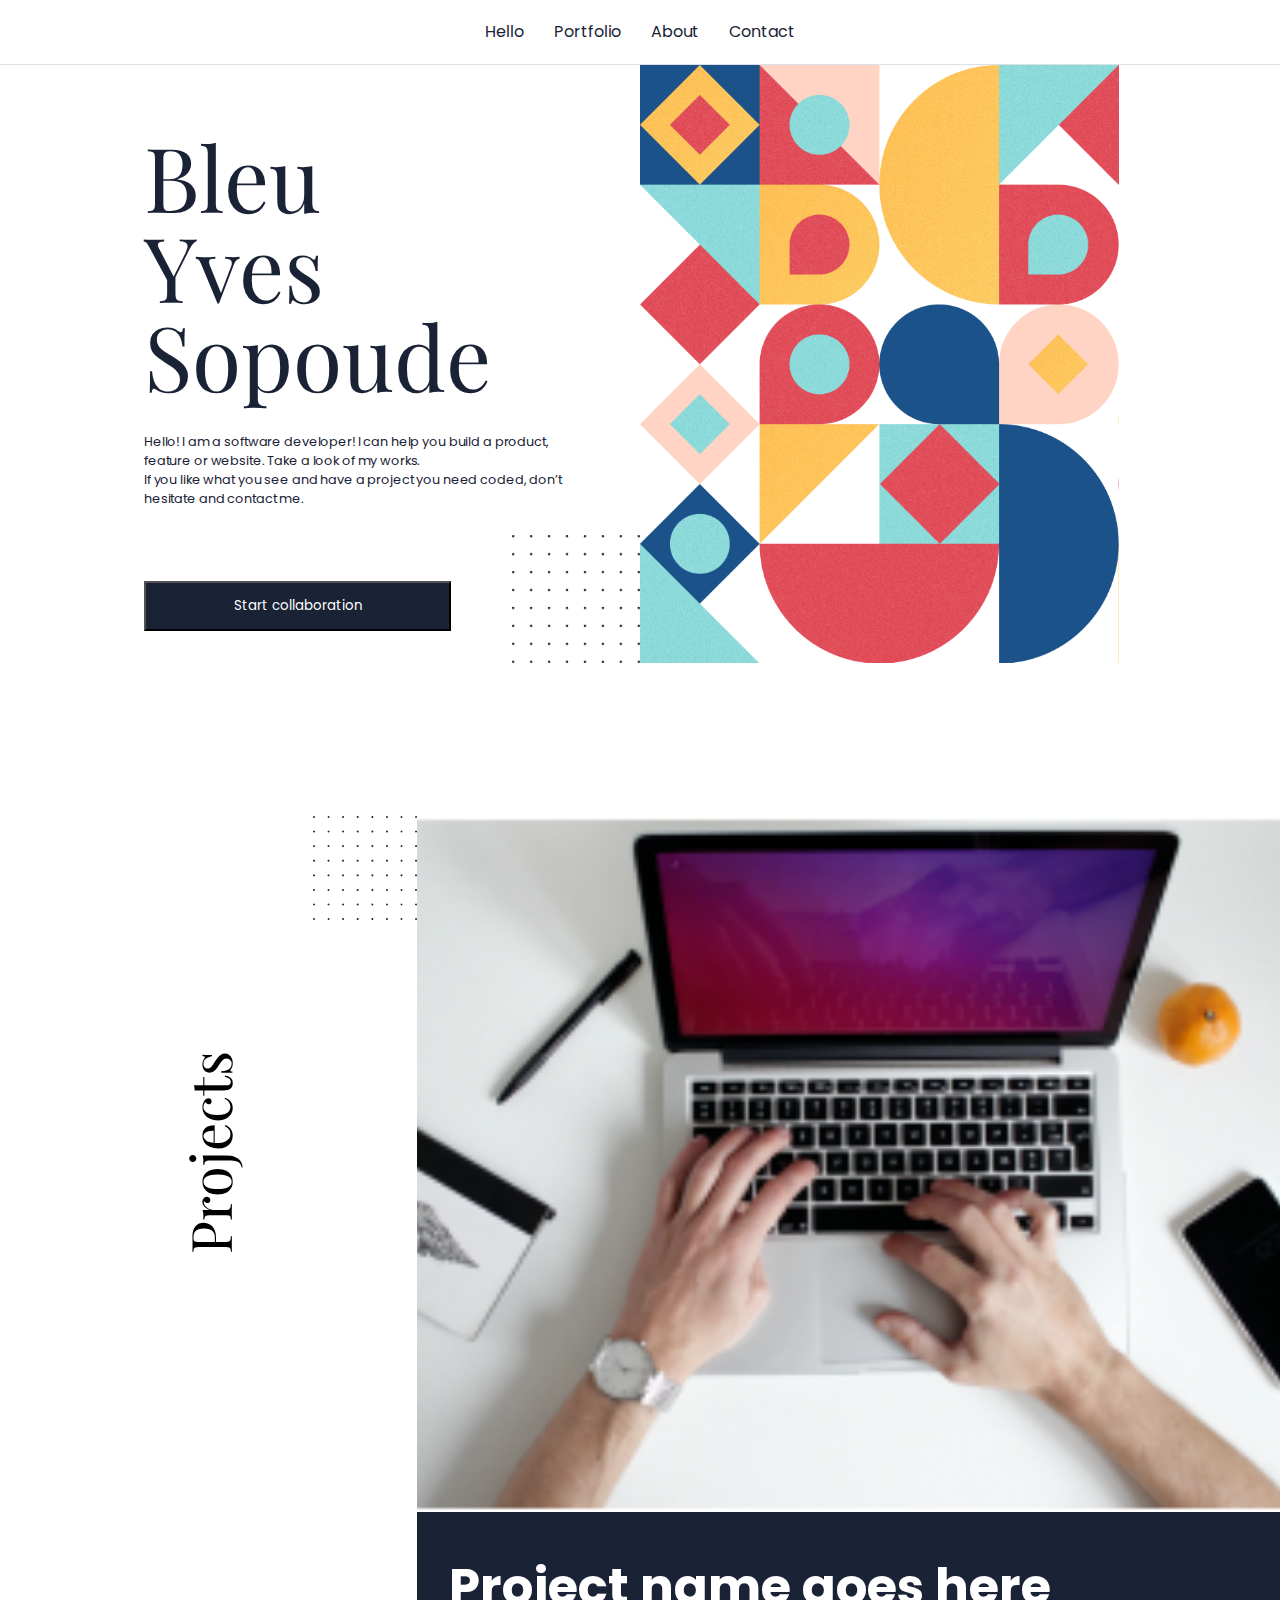
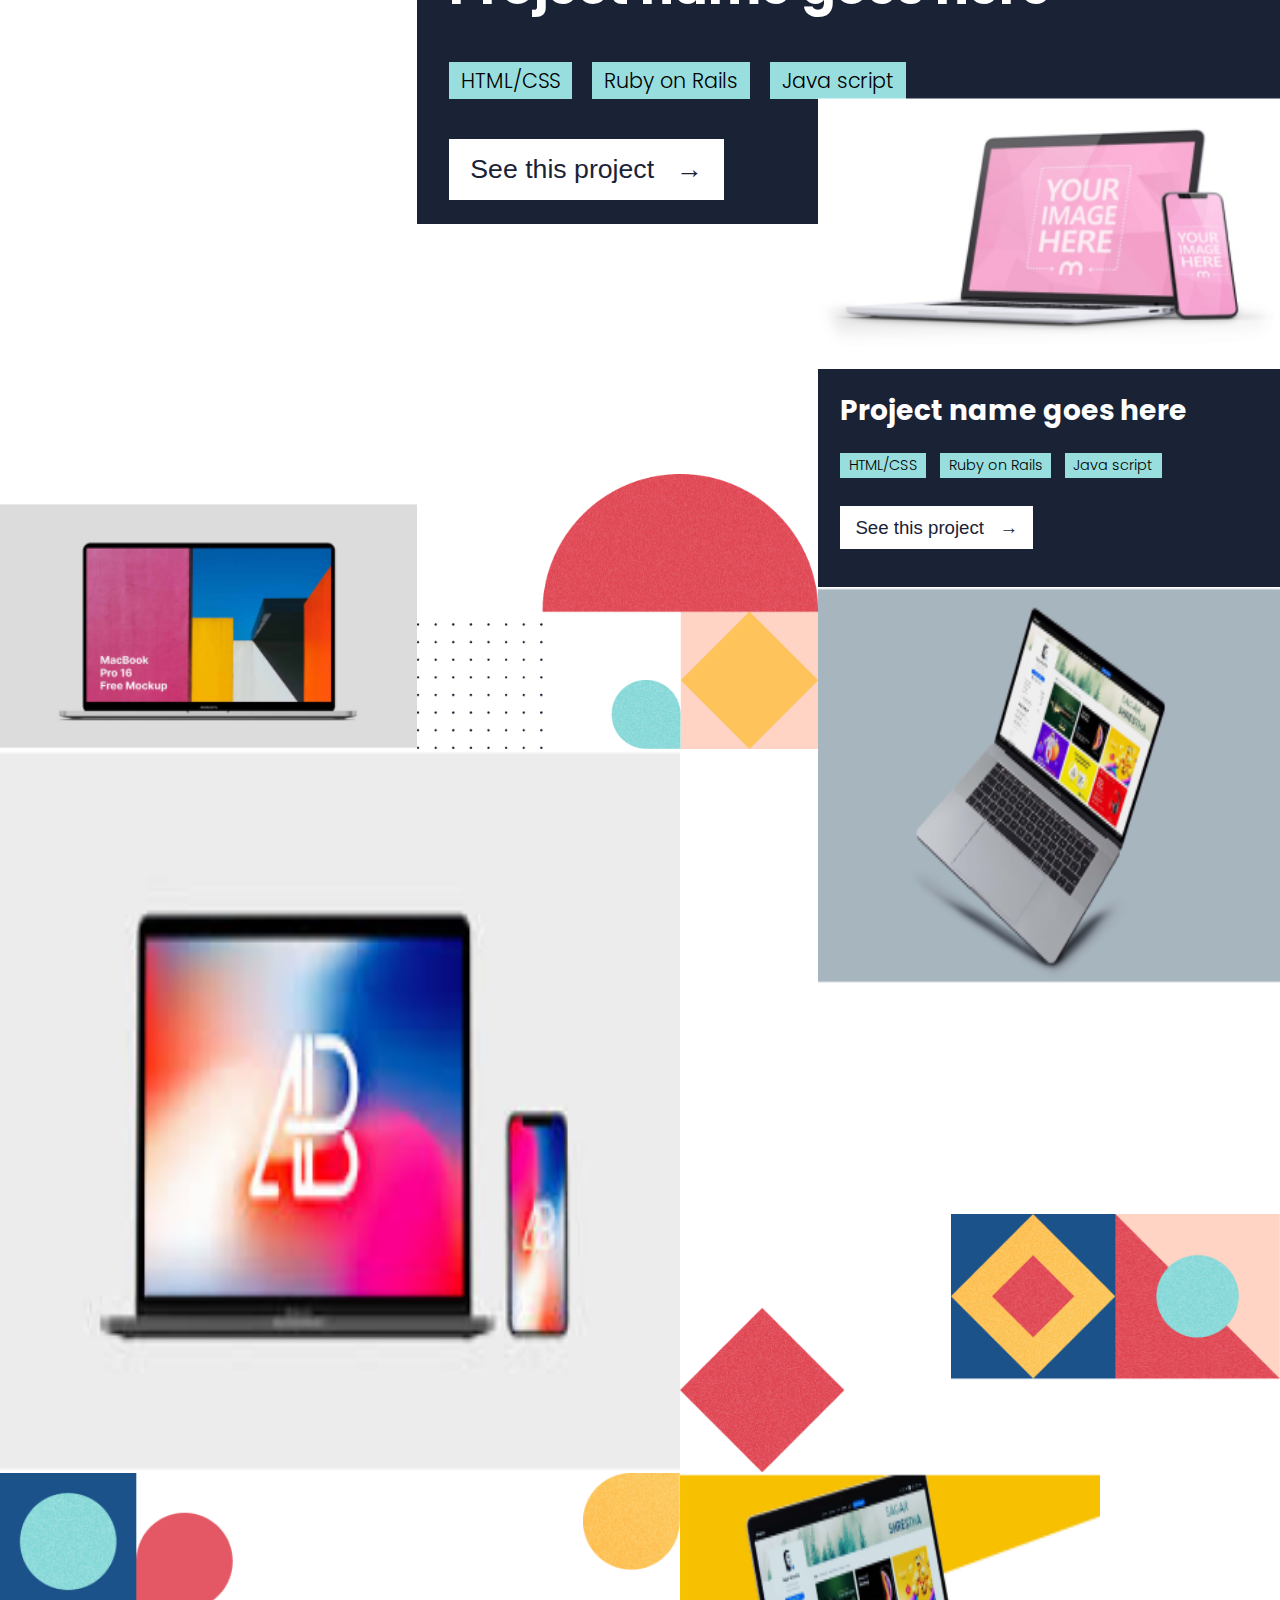
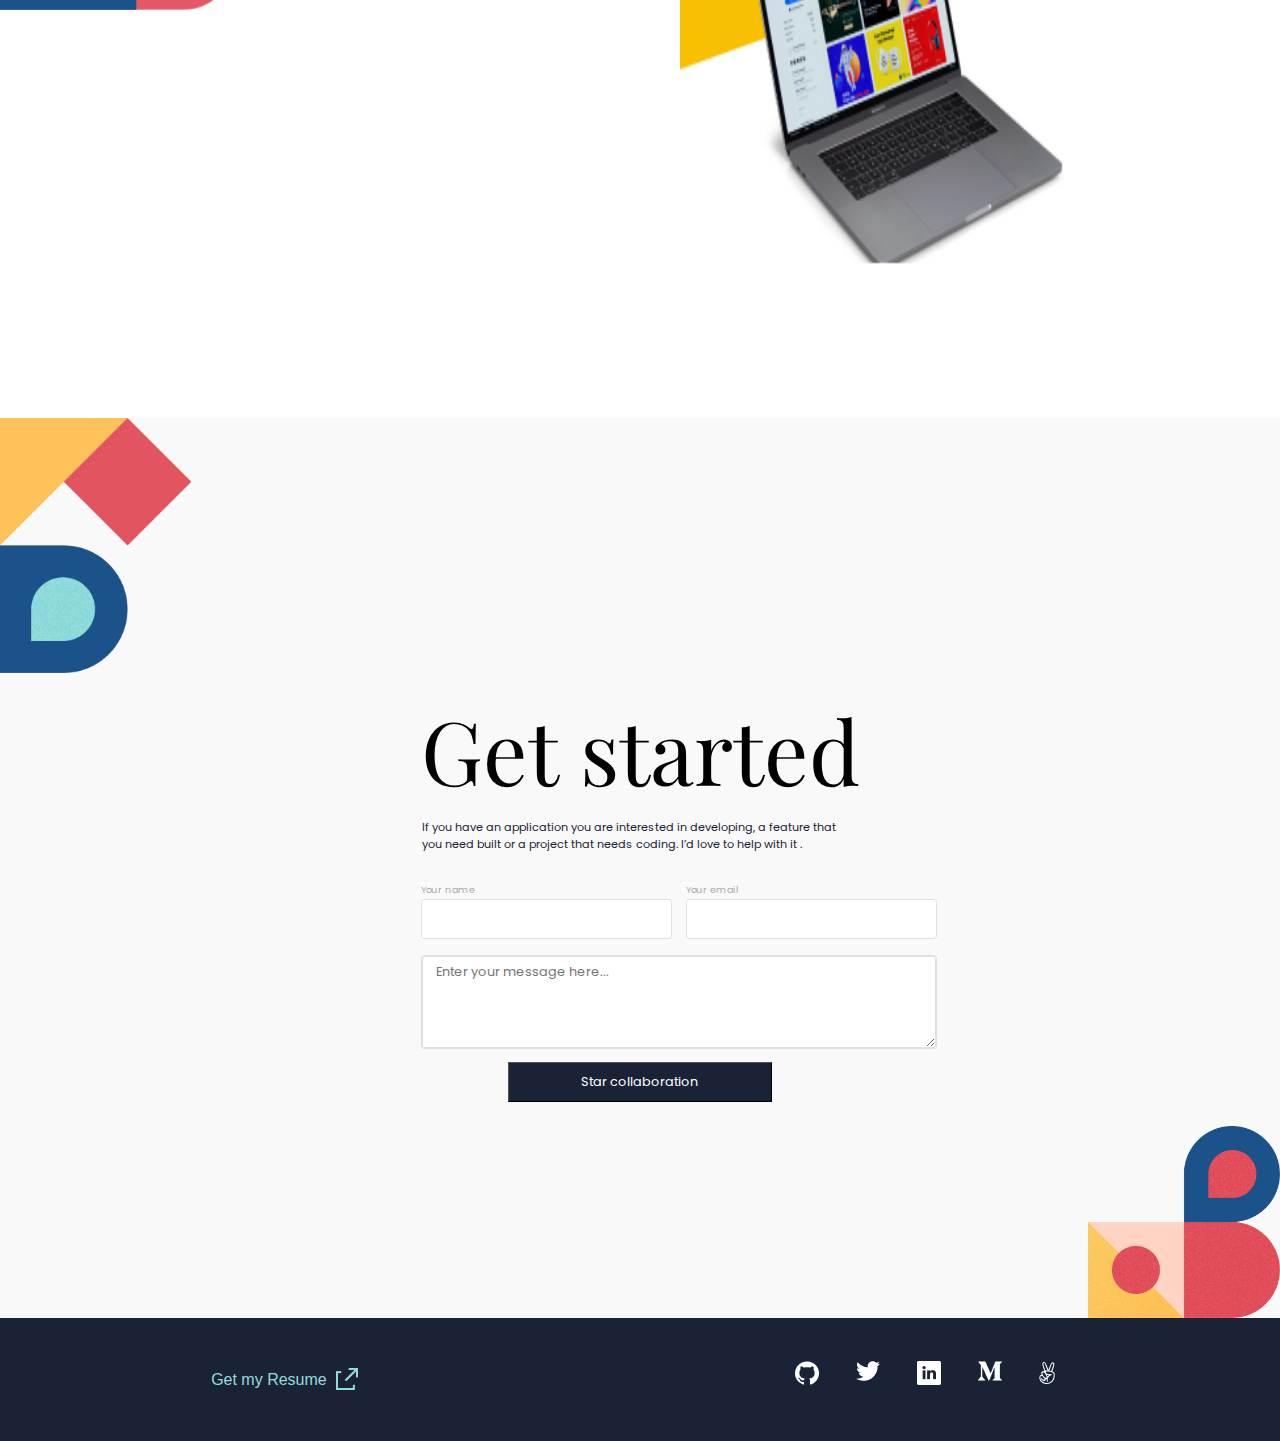
==== index.html @ 27be802c "Initial commit" ====
<!DOCTYPE html>
<html lang="en">
<head>
    <meta charset="UTF-8">
    <meta http-equiv="X-UA-Compatible" content="IE=edge">
    <meta name="viewport" content="width=device-width, initial-scale=1.0">
    <title>MrBlue  
    </title>
    <link rel="stylesheet" href="style.css">
    <link rel="preconnect" href="https://fonts.googleapis.com"><link rel="preconnect" href="https://fonts.gstatic.com" crossorigin><link href="https://fonts.googleapis.com/css2?family=Playfair+Display&family=Poppins&display=swap" rel="stylesheet">
</head>
<body>
    <header>
        <nav id="toolbar">
            <a href="#"><img src="images/ic_menu.svg" alt="Menu"></a> 
        </nav>
    </header>

     <!-- descktop version -->   

    <header class="desk">
        <nav class="menu">
          <ul>
            <li><a href="#">Hello</a></li>
            
            <li><a href="#">Portfolio</a></li>


            <li><a href="#">About</a></li>
            <li><a href="#">Contact</a></li>
          </ul>
        </nav>
    </header>

    <section class="hello">
        <div class="hello-text">
          <header>
            <h1 class="name">Bleu Yves Sopoude</h1>
          </header>
          <p class="headline">Hello! I am a software developer! I can help you build a product, feature or website. Take a look of my works.
          <br>If you like what you see and have a project you need coded, don’t hesitate and contact me.</p>
          <button class="blackBoton">
             Start collaboration
          </button>
        </div>
        <div class="imagebox"></div>
        <div class="bigimage"></div>
    </section>

<!-- project section -->
<!-- <img src="./images/Union (1).png" alt=""> -->
    <section class="projects">
        
        <div class="gallery">
<h2 class="project-title card1">Projects</h2>

            <div class="caja1-1" card></div> 
            <article class="card card2">
                <img class="imgp" src="images/project1.png" alt="project1" width="320px">
                
                <div class="pData">
                    <h3>Project name goes here</h3>
                    <ul class="projectUl">
                        <li class="projectLi">HTML/CSS</li>
                        <li class="projectLi">Ruby on Rails</li>
                        <li class="projectLi">Java script</li>
                    </ul>
                    <button class="see">
                        See this project &nbsp →
                    </button>
                </div>





            </article>
            
            <article class="card card3">
                <img src="images/project2.png" alt="project2" width="100%">




                
            </article>
            <div class="card card4"></div>
            <article class="card cardx">
                <img src="images/project6.png" alt="project3" width="100%">
                <div class="pData">
                    <h3>Project name goes here</h3>
                    <ul class="projectUl">
                        <li class="projectLi">HTML/CSS</li>
                        <li class="projectLi">Ruby on Rails</li>
                        <li class="projectLi">Java script</li>
                    </ul>
                    <button class="see">
                        See this project &nbsp →
                    </button>
                </div>
            </article>
            
            <article class="card card5">
                <img src="images/project4.png" alt="project4" width="100%">
                
            </article>
            <article class="card card6">
                <img src="images/project3.png" alt="project5" width="100%">
                
            </article>
            <div class="card card7"></div>
            <div class="card card8"></div>
            <article class="card card9">
                <img src="images/project5.png" alt="project6" width="100%">
                
            </article>
            </div>
    </section>


    
        <!-- form section  -->

        <section class="formulary">
            <div class="space"></div>
            <div class="cont-form">
            <div class="form-header">
                <h2 class="getStar">Get started</h2>
                <p class="textAbout">If you have an application you are interested in developing, a feature that you need built or a project that needs coding. I’d love to help with it .</p>
            </div>    
            <form class="b" action="https://formspree.io/f/xzbqwdrv" method="post">
                <div class="boxForm">
                    <label class="form-name" for="name"> 
                        Your name
                        <input class="form-name-contend" type="text" id="name" name="user-name" maxlength="30" required>
                    </label>
                    <label class="form-name" for="email">
                        Your email
                        <input class="form-name-contend" type="email" id="mail" name="user_email" required>
                    </label>
                    <label class="form-name-contend">
                        <textarea class="form-text" name="user_message" placeholder="Enter your message here..." maxlength="500" required></textarea>
                    </label>
                </div>
                <div class="button botonform">
                    <button class="blackBoton textBoton" type="submit">
                        Star collaboration
                    </button>
                </div>
            </form>

        </div>
        </section> 

        <!--footer section-->

    <footer class="contenfoo">
        <div>
            <button class="resume">
                Get my Resume &nbsp <img class="get-my-resume-image" src="./images/Union (2).png"></a>
            </button>
        </div>
        <div>
            <ul class="rsFooter" >
                <li class="rrss"><img src="images/redes sociales/Vector (3).png" alt="GitHUB link"> </li>
                <li class="rrss"><img src="images/redes sociales/Vector (4).png" alt="Twitter link"></li>
                <li class="rrss"><img src="images/redes sociales/Vector (5).png" alt="LinkedIn link"></li>
                <li class="rrss"><img src="images/redes sociales/Vector (6).png" alt="M link"></li>
                <li class="rrss"><img src="images/redes sociales/Vector (7).png" alt="RabitHand link"></li>
            </ul>
        </div>
    </footer>

</section> 
</body>
</html>
---- style.css ----
* {
  margin: 0;
  padding: 0;
  box-sizing: border-box;
  -moz-box-sizing: border-box;
  -webkit-box-sizing: border-box;
}

body {
  background-image: url(images/image_geometry_1.png);
  background-repeat: no-repeat;
}

#toolbar {
  display: flex;
  justify-content: flex-end;
  margin: 16px;
}

.desk,
.bigmage,
.form-name-message p {
  display: none;
}

.name {
  font-family: 'Playfair Display', serif;
  font-size: 50px;
  font-weight: 400;
  line-height: 100%;
  width: 200px;
  padding: 16px;
  margin: 0;
  margin-top: 50px;
  color: #1a2236;
  animation-duration: 3s;
  animation-name: slidein;
}

@keyframes slidein {
  from {
    margin-left: 100%;
    width: 300%;
  }

  to {
    margin-left: 0%;
    width: 100%;
  }
}

.headline {
  width: 90%;
  height: 126px;
  font-family: 'Poppins', sans-serif;
  font-size: 14px;
  line-height: 21px;
  color: #1a2236;
  padding: 16px;
  font-weight: 400;
  letter-spacing: -0.02em;
  margin-bottom: 40px;
}

.textBoton {
  text-decoration: none;
  font-family: 'Poppins', sans-serif;
  font-size: 16px;
  color: #fff;
  text-align: center;
}

.blackBoton {
  font-family: 'Poppins', sans-serif;
  margin: 16px 16px;
  width: 90%;
  height: 50px;
  background: #1a2236;
  color: #fff;
  margin-bottom: 32px;
}

.imagebox {
  display: block;
  height: 160px;
  background-image: url(images/image_geometry_2.png);
}

/* projects section */

.gallery {
  display: grid;
  flex-wrap: wrap;
  width: 100vw;
}

h2 {
  font-family: 'Playfair Display', serif;
  font-size: 3.5em;
  font-weight: 400;
  line-height: 100%;
  padding: 16px;
  padding-bottom: 0;
  padding-top: 0;
  margin: 40px 0 2rem;
  background: #fff;
  background-color: transparent;
}

.card {
  display: flex;
  flex-wrap: wrap;
  width: 100vw;
}

.pData {
  width: 100%;
  height: 156px;
  background: #1a2236;
  padding-left: 16px;
  bottom: 0;
}

h3 {
  font-family: 'Poppins', sans-serif;
  font-weight: 100;
  font-size: 20px;
  line-height: 300%;
  color: #fff;
}

.projectUl {
  display: flex;
  font-family: 'Poppins', sans-serif;
  font-style: normal;
  font-weight: 300;
  list-style-type: none;
  padding: 0;
  padding-left: 0;
  margin-bottom: 0;
  width: 314px;
}

.projectLi {
  font-size: 10.33px;
  background-color: #98dede;
  float: left;
  text-align: center;
  margin-right: 10px;
  padding: 6px;
  padding-top: 1.5px;
  padding-bottom: 1.5px;
}

.see {
  background: none;
  border: #fff solid 0.5px;
  margin-top: 20px;
  margin-bottom: 20px;
  padding: 7px 10px;
  color: #dddfe6;
}

/* about section */

.about {
  display: flex;
  flex-direction: column;
}

.textAbout {
  width: 90%;
  height: fit-content;
  font-family: 'Poppins', sans-serif;
  font-size: 14px;
  line-height: 21px;
  color: #1a2236;
  padding: 16px;
  padding-bottom: 10px;
  margin-top: 0;
  padding-top: 0;
}

.boxL {
  padding: 16px;
  font-family: 'Poppins', sans-serif;
  display: flex;
  flex-wrap: wrap;
  align-content: center;
  grid-auto-rows: 19.2rem;
  grid-template-columns: repeat(auto-fill, minmax(22rem, 1fr));

  /* border: #1a2236 dotted 1px; */
}

.Box {
  display: flex;
  flex-direction: column;
  justify-content: center;
  padding: 0;
  padding-left: 50px;
  padding-right: 50px;
  height: 289px;
  width: 289px;
  margin: 9px auto;
}

.lan {
  background: #1c528c;
  background-image: url("./images/lfs/hast.png");
  background-repeat: no-repeat;
  background-position: right bottom;
}

.fra {
  background-color: #e2505c;
  background-image: url("images/lfs/cuadrado.png");
  background-repeat: no-repeat;
  background-position: right bottom;
  background-size: 33%;
}

.ski {
  background-color: #febf52;
  background-image: url("images/lfs/foco.png");
  background-repeat: no-repeat;
  background-position: right bottom;
  background-size: 35%;
}

h4 {
  font-size: 20px;
  font-weight: 800;
  color: #fff;
}

.inBox {
  color: #fff;
  list-style-position: inside;
  justify-self: center;
}

.image-about {
  display: none;
}

button {
  transition-duration: 0.4s;
  cursor: pointer;
}

button:hover {
  background: #fff;
  border-color: black;
  border-width: 1px;
  color: #1a2236;
}

button:active {
  border-width: 4px;
}

/* formulary section */

.formulary {
  display: flex;
  flex-direction: column;
  background: #f9f9fa;
  background-image: url(images/image_geometry_1.png);
  background-repeat: no-repeat;
  padding: 1px;
}

.space {
  height: 106px;

  /* border: #1a2236 dotted 1px; */
}

.cont-form {
  width: 320px;

  /* border: #1a2236 dotted 1px; */
  align-self: center;
}

.form-header {
  display: flex;
  flex-direction: column;
  align-items: center;
}

.getStar {
  font-family: 'Playfair Display', serif;
  font-weight: 400;
  font-size: 50px;
}

.form-name {
  display: flex;
  flex-direction: column;
  border: 1px solid #dfdfe0;
  height: 46px;
  margin: 8px 18px;
  font-family: 'Poppins', sans-serif;
  font-style: normal;
  font-weight: 400;
  font-size: 10px;
  padding-left: 16px;
  padding-top: 4px;
  color: darkgray;
}

/* hover effect for input field */

.form-name:hover {
  border: 1px solid black;
}

.form-name-contend {
  border: none;
  background: #fff;
}

.form-name-contend:active {
  border: white;
}

.form-text {
  display: flex;
  flex-direction: column;
  border-radius: 4px;
  background-color: #fff;
  border: 1px solid #dfdfe0;
  font-family: 'Poppins', sans-serif;
  font-style: normal;
  font-weight: 400;
  margin: 8px 18px;
  height: 90px;
  min-width: 89%;
  max-width: 400px;
  padding-left: 16px;
  padding-top: 8px;
}

label {
  border-radius: 4px;
  border: none;
  background: #fff;
}

/* footer section */

.contenfoo {
  background: #1a2236;
  display: flex;
  flex-direction: row;
  flex-wrap: wrap;
  justify-content: space-around;
}

.resume {
  display: flex;
  align-items: center;
  border: transparent;
  color: #92dcdc;
  flex-grow: 2;
  font-size: 16px;
  background: #1a2236;
  justify-content: center;
  margin: 21px 16px;
}

.rsFooter {
  align-self: center;
  background: #1a2236;
  width: 100vw;
  max-width: 320px;
  padding: 20px 30px 30px 30px;
  display: flex;
  justify-content: space-between;
}

.rrss {
  background-color: transparent;
  list-style: none;
  transition-duration: 1.7s;
  cursor: pointer;
}

.rrss:hover {
  zoom: 1.15;
}

@media only screen and (min-width: 768px) {
  #toolbar {
    display: none;
  }

  body {
    background: #fff;
  }

  .imagebox,
  .space {
    display: none;
  }

  .desk {
    display: block;
    border-bottom: 1px solid #dddfe6;
    line-height: 4;
  }

  .menu ul {
    display: flex;
    justify-content: center;
    gap: 30px;
    list-style: none;
  }

  .menu a {
    font-family: "Poppins", sans-serif;
    text-decoration: none;
    font-weight: 400;
    font-size: 1em;
    line-height: 24px;
    color: #1a2236;
  }

  .menu ul li a:hover {
    transform: scale(2);
    color: #e2505c;
    font-size: 17px;
  }

  .hello {
    display: grid;
    grid: 1rem;
    grid-template-columns: 2fr 2fr;
    justify-content: center;
    margin: 0 auto;
    max-width: 1280px;
  }

  .headline {
    font-size: 1vw;
    line-height: 1.5;
    height: fit-content;
    letter-spacing: -0.01em;
  }

  .hello-text {
    display: flex;
    flex-direction: column;
    padding-left: 8em;
    background-image: url(images/project/image_dots.png);
    background-repeat: no-repeat;
    background-size: 20%;
    background-position: bottom right;
    justify-content: center;
  }

  .name {
    font-size: calc(10vw - 3vw);
  }

  .bigimage {
    background-image: url("./images/image-big.png");
    background-size: contain;
    background-repeat: no-repeat;
  }

  .blackBoton {
    width: 60%;
  }

  .textBoton {
    font-size: 100%;
  }

  .see {
    transition-duration: 0.4s;
    cursor: pointer;
    background: #fff;
    color: #1a2236;
  }

  .see:hover {
    background: #1a2236;
    border-color: #fff;
    border-width: 1px;
    color: #fff;
  }

  .see:active {
    border-width: 2px;
  }

  /* project section descktop */

  .projects {
    display: flex;
    max-width: 1280px;
    margin: 17vh auto;
  }

  .card .pData h3 {
    font-weight: 700;
  }

  .card2 .pData h3 {
    font-weight: 700;
    font-size: 25px;
  }

  .gallery {
    display: grid;
    grid-template-columns: 1.75fr 1.1fr 0.58fr 1.75fr;
    grid-template-rows: 1.8fr 1fr 0.33fr 0.48fr 1fr 0.8fr;
    gap: 0;
    justify-content: stretch;
  }

  .card {
    margin: 0;
    width: 100%;
    height: 100%;
    position: relative;
  }

  .card4,
  .card7,
  .card8,
  .form-name-message p {
    display: block;
  }

  .card1 {
    grid-column: 1;
    grid-row: 1;
    align-self: center;
  }

  .caja1-1 {
    grid-column: 1;
    grid-row: 1;
    background-image: url(images/project/image_dots.png);
    background-position: top right;
    background-repeat: no-repeat;
    background-size: 25%;
  }

  .project-title {
    display: flex;
    justify-content: end;
    padding: 0;
    transform: rotate(270deg);
    font-size: 3.5em;
    align-items: center;
  }

  .card2 {
    width: 100%;
    grid-column: 2 / 5;
    grid-row: 1;
  }

  .card2 img {
    width: 100%;
    height: 79%;
    object-fit: cover;
    object-position: center;
  }

  .card2 .pData,
  .card6 .pData {
    zoom: 1.5;
  }

  .card3 {
    display: grid;
    align-content: end;
    grid-column: 1;
    grid-row: 2 / 4;
  }

  .card3 img {
    align-items: end;
    width: 100%;
  }

  .card4 {
    grid-column: 2 / 4;
    grid-row: 2 / 4;
    background-image: url(images/project/image-geometry_2.png);
    background-repeat: no-repeat;
    background-position: bottom;
    background-size: contain;
  }

  .cardx {
    grid-column: 4;
    grid-row: 2;
  }

  .cardx img {
    width: 100%;
  }

  .card5 {
    grid-column: 4;
    grid-row: 3 / 5;
  }

  .card5 img {
    width: 100%;
  }

  .card img {
    cursor: pointer;
  }

  .card6 {
    grid-column: 1 / 3;
    grid-row: 4 / 6;
  }

  .card6 img {
    width: 100%;
  }

  .card7 {
    grid-column: 3 / 5;
    grid-row: 5 / 6;
    background-image: url(images/project/image-geometry_3.png);
    background-repeat: no-repeat;
    background-position: bottom;
    background-size: contain;
  }

  .card8 {
    grid-column: 1 / 3;
    grid-row: 6;
    background-image:
      url(images/project/image-geometry_4.png),
      url(images/project/image-geometry_5.png);
    background-repeat: no-repeat;
    background-position: top right, top left;
    zoom: 110%;
    height: 100%;
  }

  .card9 {
    grid-column: 3 / 5;
    grid-row: 6;
  }

  .card9 img {
    width: 70%;
  }

  .card9 .pData {
    width: 70%;
  }

  .card:hover .pData {
    visibility: visible;
    opacity: 100%;
  }

  /* form responsive */
  .formulary {
    background-image:
      url(images/image-geometry_6.png),
      url(images/image-geometry_7.png);
    background-repeat: no-repeat, no-repeat;
    background-position: top left, bottom right;
    display: flex;
    background-size: 15%;
    flex-direction: column;
    justify-content: center;
    align-items: center;
    height: 100vh;
    max-width: 1280px;
    margin: 0 auto;
  }

  .getStar {
    font-size: 110px;
    width: 100%;
    text-align: center;
  }

  .form-hello {
    width: 548px;
    font-family: 'Poppins', sans-serif;
    font-weight: 400;
    font-size: 1em;
    line-height: 21px;
    letter-spacing: -0.01em;
  }

  .cont-form {
    display: flex;
    flex-direction: column;
    width: 40em;
    align-items: center;
    zoom: 80%;
  }

  .form-header {
    margin-top: 5em;
    display: flex;
    flex-direction: column;
    align-items: center;
  }

  .boxForm {
    width: 548px;
    display: grid;
    grid-template-columns: 1fr 1fr;
    grid-template-rows: 2fr 2fr;
    column-gap: 18px;
  }

  .form-name {
    border: none;
    background: none;
    margin: 2em 0;
    padding: 0;
    line-height: 2;
    font-size: 12px;
    margin-bottom: 42px;
  }

  .form-name-contend {
    border-radius: 4px;
    font-family: 'Poppins', sans-serif;
    font-style: normal;
    font-weight: 400;
    font-size: 16px;
    line-height: 48px;
    border: 1px solid #e0e0e0;
    padding: 0;
  }

  .form-name-message {
    border-radius: 4px;
    font-family: 'Poppins', sans-serif;
    font-style: normal;
    font-weight: 100;
    font-size: 12px;
    line-height: 18px;
    color: #1a2236;
  }

  .boxForm label:nth-child(3) {
    grid-column: 1 / 3;
    background: none;
  }

  .form-text {
    width: 100%;
    margin: 0;
    min-width: none;
    max-width: none;
    height: 115px;
    padding: 18px auto auto 20px;
    font-size: 16px;
    color: lightgray;
  }

  .botonform {
    display: flex;
    justify-content: center;
  }

  .button-form {
    height: 70px;
    width: 254px;
  }

  .form-name:hover {
    border: 0 solid black;
  }

  .form-name-contend:hover {
    border: #1a2236 2px solid;
  }
}

@media only screen and (min-width: 992px) {
  .about {
    zoom: 100%;
  }

  .contenfoo {
    height: 123px;
    align-items: center;
  }

  .card .pData {
    zoom: 1.4;
  }

  .card2 .pData {
    zoom: 2;
  }

  .card6 .pData {
    zoom: 1.8;
  }

  .card9 .pData {
    zoom: 1;
  }
}
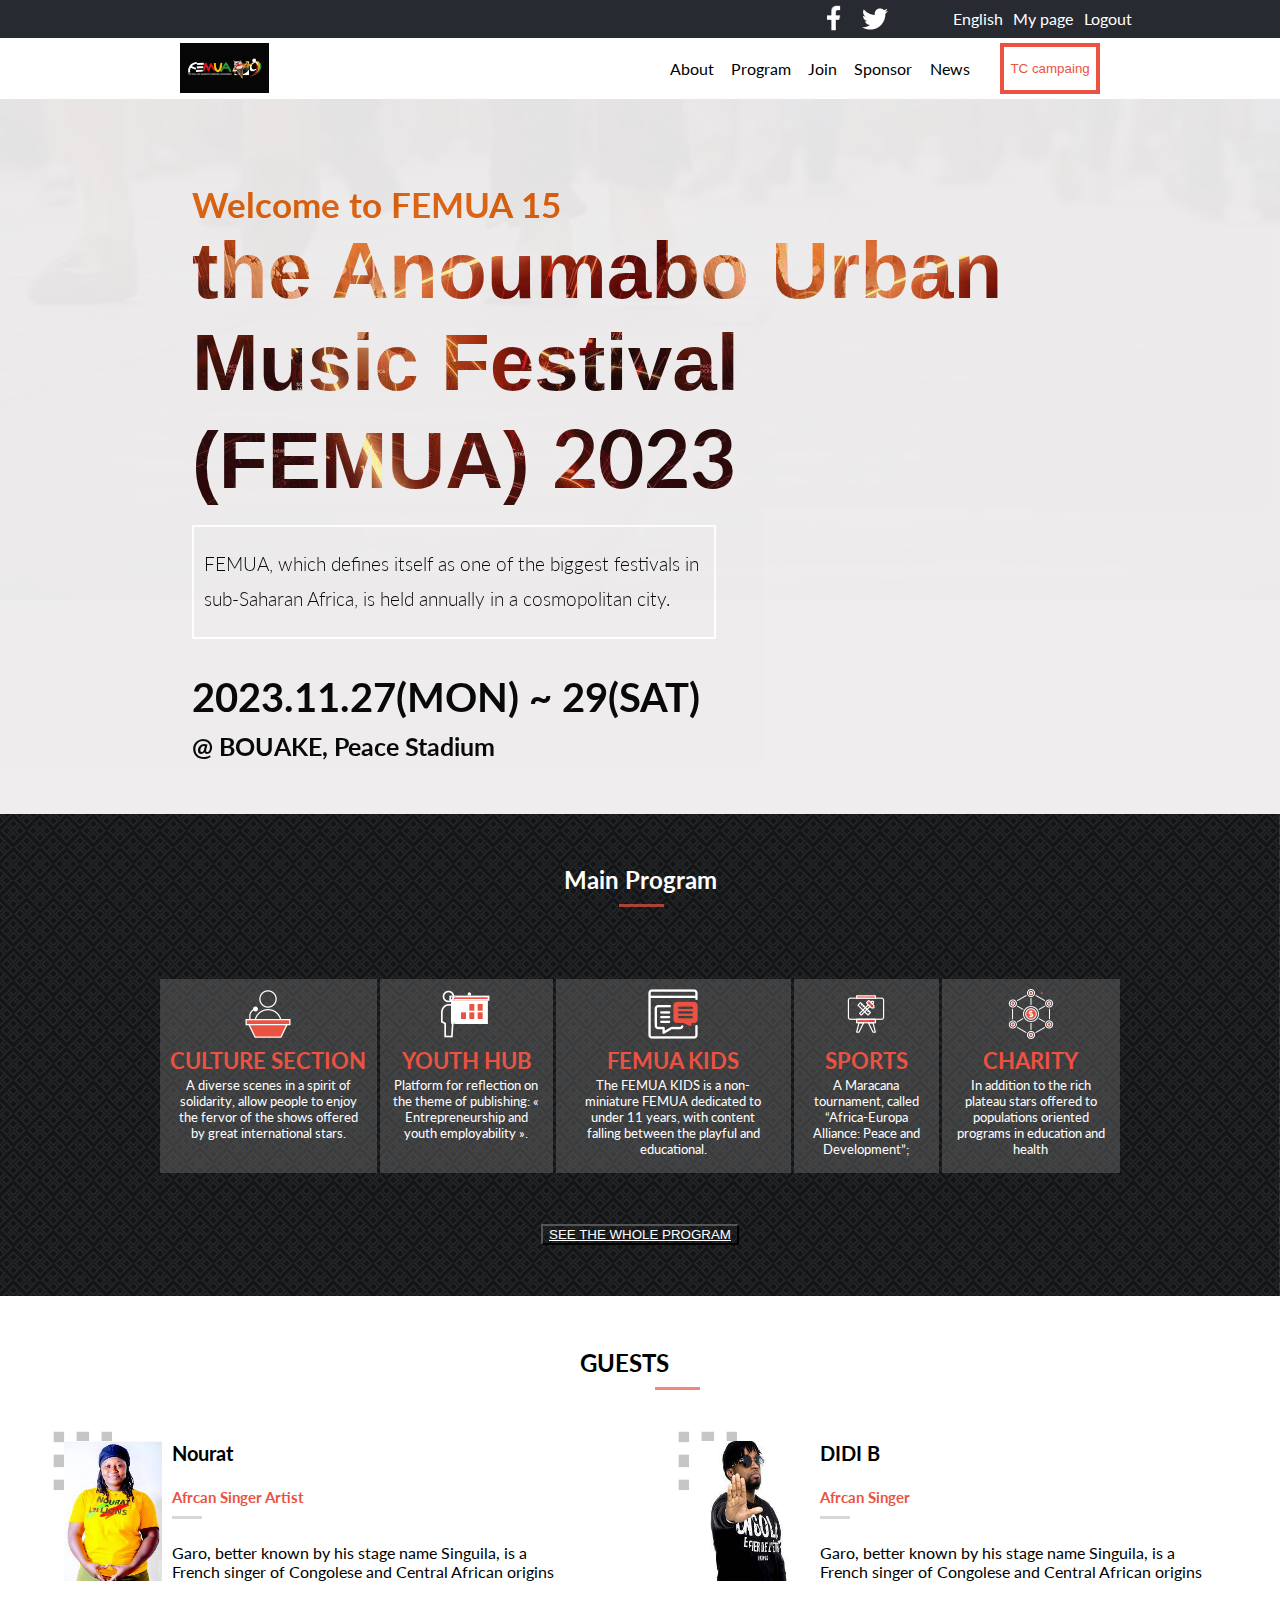
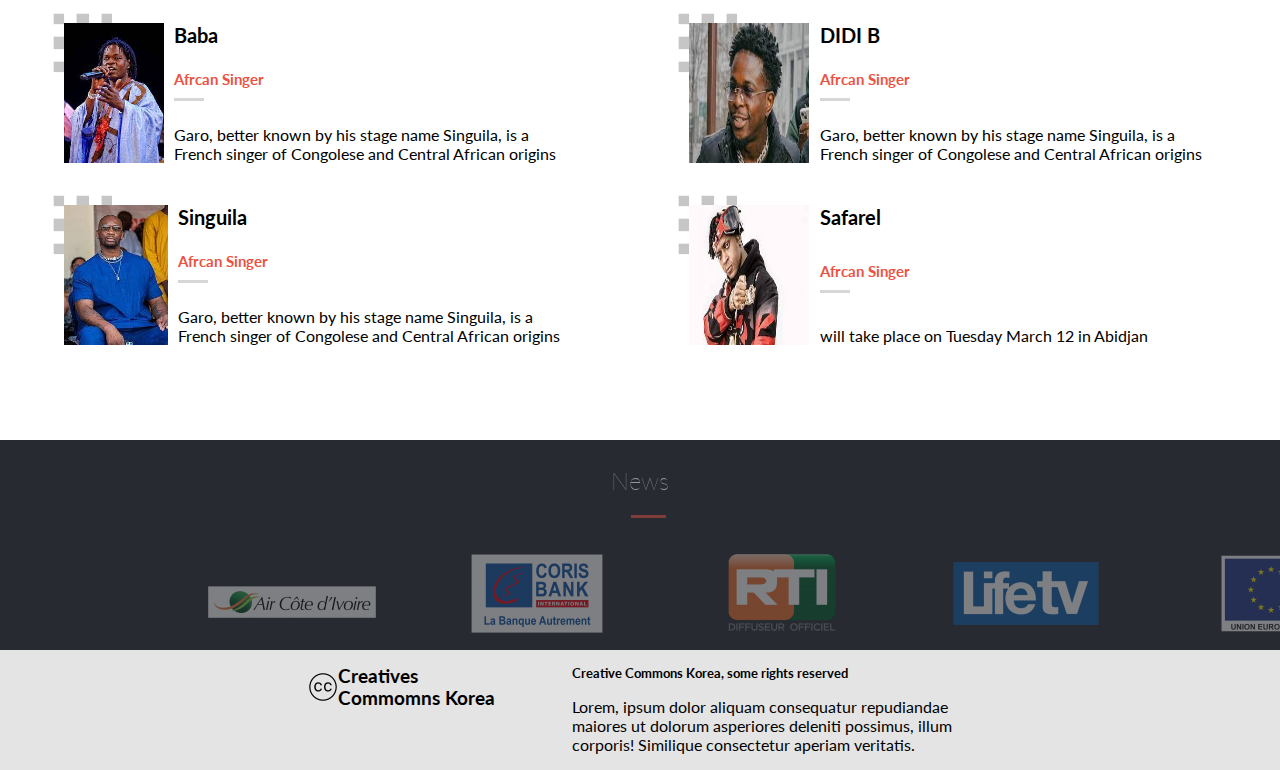
==== commit 5a6d60db: "Add web version" ====
--- a/index.html
+++ b/index.html
@@ -4,173 +4,154 @@
     <meta charset="UTF-8">
     <meta http-equiv="X-UA-Compatible" content="IE=edge">
     <meta name="viewport" content="width=device-width, initial-scale=1.0">
-    <title>MrBlue  
-    </title>
     <link rel="stylesheet" href="style.css">
-    <link rel="preconnect" href="https://fonts.googleapis.com"><link rel="preconnect" href="https://fonts.gstatic.com" crossorigin><link href="https://fonts.googleapis.com/css2?family=Playfair+Display&family=Poppins&display=swap" rel="stylesheet">
+    <link rel="stylesheet" type="text/css" href="//fonts.googleapis.com/css?family=Lato" />
+    <title>FEMUA</title>
 </head>
 <body>
-    <header>
-        <nav id="toolbar">
-            <a href="#"><img src="images/ic_menu.svg" alt="Menu"></a> 
-        </nav>
-    </header>
+   <header id="header">
+    <div class="header-cont">
+        <div class="header-container">
+        <ul class="list-container">
+            <li>English</li>
+            <li>My page</li>
+            <li>Logout</li>
+        </ul>
+        <img class="header-tw" src="static/tw-white.png">
+        <img class="header-fb" src="static/fb-white.png">
+        </div>
+    </div>
+    <nav class="nav-row">
+        <div class="nav">
+        <img id="logo" src="static/FEMUA-logo.jpeg">
+        <div class="nav-menu-desktop">
+            <div class="button-container-desktop">
+            <ul class="menu-items-desktop">
+                <li class="menu-item"><a href="About.html">About</a></li>
+              <li class="menu-item"><a href="#">Program</a></li>
+              <li class="menu-item"><a href="#">Join</a></li>
+              <li class="menu-item"><a href="#">Sponsor</a></li>
+              <li class="menu-item"><a href="#">News</a></li>
+          </ul>
+          </div>
+          <button type="button" class="header-button">TC campaing</button>
+      </div>
 
-     <!-- descktop version -->   
-
-    <header class="desk">
-        <nav class="menu">
-          <ul>
-            <li><a href="#">Hello</a></li>
-            
-            <li><a href="#">Portfolio</a></li>
+      <div class="nav-menu-mobile">
+          <svg id="menu-button" viewBox="0 0 89 80" width="40" height="25">
+              <rect width="100" height="12" rx="0"></rect>
+              <rect y="30" width="100" height="12" rx="0"></rect>
+              <rect y="60" width="100" height="12" rx="0"></rect>
+            </svg>
+            <div class="button-container-mobile">
+            <img class="close-button" src="static/close.png">
+          <ul class="menu-items-mobile">
+            <li class="menu-item"><a href="About.html">About</a></li>
+              <li class="menu-item"><a href="#">Program</a></li>
+              <li class="menu-item"><a href="#">Join</a></li>
+              <li class="menu-item"><a href="#">Sponsor</a></li>
+              <li class="menu-item"><a href="#">News</a></li>
+          </ul>
+          </div>
+      </div>
+        </div>
+    </nav>
+   </header>
 
 
-            <li><a href="#">About</a></li>
-            <li><a href="#">Contact</a></li>
-          </ul>
-        </nav>
-    </header>
+   <div class="intro-container">
+    <div class="intro">
+        <h2 class="intro-greeting">Welcome to FEMUA 15</h2>
+        <h1 class="intro-title"> the Anoumabo Urban Music Festival (FEMUA) <span class="year">2023<span></h1>
+        <h3 class="intro-text"> FEMUA, which defines itself as one of the biggest festivals in sub-Saharan Africa, is held annually in a cosmopolitan city.</h3>
+        <h2 class="intro-date">2023.11.27(MON) ~ 29(SAT)</h2>
+        <h3 class="intro-place">@ BOUAKE, Peace Stadium</h3>
+    </div>
+</div>
+<div class="background">
+</div>
+<div class="background-gradient">
+</div>
 
-    <section class="hello">
-        <div class="hello-text">
-          <header>
-            <h1 class="name">Bleu Yves Sopoude</h1>
-          </header>
-          <p class="headline">Hello! I am a software developer! I can help you build a product, feature or website. Take a look of my works.
-          <br>If you like what you see and have a project you need coded, don’t hesitate and contact me.</p>
-          <button class="blackBoton">
-             Start collaboration
-          </button>
-        </div>
-        <div class="imagebox"></div>
-        <div class="bigimage"></div>
-    </section>
+<section id="Main-Program">
+<div class="program-container">
+<h2 class="pr-section-title">Main Program</h2>
+<div class="card-container">
+    <div class="card">
+        <img class="card-img" src="static/Icons/Lecture.png">
+        <h4 class="card-title">CULTURE SECTION</h4>
+        <p class="card-text">A diverse scenes in a spirit of solidarity, allow people to enjoy the fervor of the shows offered by great international stars.</p>
+    </div>
 
-<!-- project section -->
-<!-- <img src="./images/Union (1).png" alt=""> -->
-    <section class="projects">
-        
-        <div class="gallery">
-<h2 class="project-title card1">Projects</h2>
+    <div class="card">
+        <img class="card-img" src="static/Icons/exhibition.png">
+        <h4 class="card-title">YOUTH HUB</h4>
+        <p class="card-text">Platform for reflection on the theme of publishing: « Entrepreneurship and youth employability ».</p>
+    </div>
 
-            <div class="caja1-1" card></div> 
-            <article class="card card2">
-                <img class="imgp" src="images/project1.png" alt="project1" width="320px">
-                
-                <div class="pData">
-                    <h3>Project name goes here</h3>
-                    <ul class="projectUl">
-                        <li class="projectLi">HTML/CSS</li>
-                        <li class="projectLi">Ruby on Rails</li>
-                        <li class="projectLi">Java script</li>
-                    </ul>
-                    <button class="see">
-                        See this project &nbsp →
-                    </button>
-                </div>
+    <div class="card">
+        <img class="card-img" src="static/Icons/forum.png">
+        <h4 class="card-title">FEMUA KIDS</h4>
+        <p class="card-text">The FEMUA KIDS is a non-miniature FEMUA dedicated to under 11 years, with content falling between the playful and educational.</p>
+    </div>
+
+    <div class="card">
+        <img class="card-img" src="static/Icons/workshop.png">
+        <h4 class="card-title">SPORTS</h4>
+        <p class="card-text">A Maracana tournament, called “Africa-Europa Alliance: Peace and Development”;
+         </p>
+    </div>
+
+    <div class="card">
+        <img class="card-img" src="static/Icons/network.png">
+        <h4 class="card-title">CHARITY</h4>
+        <p class="card-text">In addition to the rich plateau stars offered to populations oriented programs in education and health </p>
+    </div>
+</div>
+<button type="button" class="projects-link">SEE THE WHOLE PROGRAM</button>
+<button type="button" class="projects-link-mobile">Join FEMUA 2023</button>
+</div>
+</section>
+
+<section id="Featured-speakers">
+<div class="spk-container">
+    <h2 class="spk-container-title">GUESTS</h2>
+    
+    <div class="spk-card-container">
+
+    </div>
+</div>
+
+</section>
+
+<footer id="partners-section">
+<div class="prtn-section-container">
+    <h2 class="prtn-section-title">News</h2>
+    <div class="partners">
+        <img class="partner-logo" src="static/logos/airivoire.png">
+        <img class="partner-logo" src="static/logos/coris.png">
+        <img class="partner-logo" src="static/logos/rti.png">
+        <img class="partner-logo" src="static/logos/lifetv.png">
+        <img class="partner-logo" src="static/logos/ue.png">
+    </div>
+
+</div>
 
 
+    <div class="credits">
+
+        <div class="credits-brand">
+            <img class="footer-logo" src="static/cc.png">
+            <h3 class="footer-brand">Creatives <span>Commomns Korea</span></h3>
+        </div>
+        <div class="credits-description">
+            <h5 class="footer-title">Creative Commons Korea, some rights reserved</h5>
+            <p class="footer-paragraph">Lorem, ipsum dolor aliquam consequatur repudiandae maiores ut dolorum asperiores deleniti possimus, illum corporis! Similique consectetur aperiam veritatis.</p>
+        </div>
+    </div>
+</footer>
 
 
-
-            </article>
-            
-            <article class="card card3">
-                <img src="images/project2.png" alt="project2" width="100%">
-
-
-
-
-                
-            </article>
-            <div class="card card4"></div>
-            <article class="card cardx">
-                <img src="images/project6.png" alt="project3" width="100%">
-                <div class="pData">
-                    <h3>Project name goes here</h3>
-                    <ul class="projectUl">
-                        <li class="projectLi">HTML/CSS</li>
-                        <li class="projectLi">Ruby on Rails</li>
-                        <li class="projectLi">Java script</li>
-                    </ul>
-                    <button class="see">
-                        See this project &nbsp →
-                    </button>
-                </div>
-            </article>
-            
-            <article class="card card5">
-                <img src="images/project4.png" alt="project4" width="100%">
-                
-            </article>
-            <article class="card card6">
-                <img src="images/project3.png" alt="project5" width="100%">
-                
-            </article>
-            <div class="card card7"></div>
-            <div class="card card8"></div>
-            <article class="card card9">
-                <img src="images/project5.png" alt="project6" width="100%">
-                
-            </article>
-            </div>
-    </section>
-
-
-    
-        <!-- form section  -->
-
-        <section class="formulary">
-            <div class="space"></div>
-            <div class="cont-form">
-            <div class="form-header">
-                <h2 class="getStar">Get started</h2>
-                <p class="textAbout">If you have an application you are interested in developing, a feature that you need built or a project that needs coding. I’d love to help with it .</p>
-            </div>    
-            <form class="b" action="https://formspree.io/f/xzbqwdrv" method="post">
-                <div class="boxForm">
-                    <label class="form-name" for="name"> 
-                        Your name
-                        <input class="form-name-contend" type="text" id="name" name="user-name" maxlength="30" required>
-                    </label>
-                    <label class="form-name" for="email">
-                        Your email
-                        <input class="form-name-contend" type="email" id="mail" name="user_email" required>
-                    </label>
-                    <label class="form-name-contend">
-                        <textarea class="form-text" name="user_message" placeholder="Enter your message here..." maxlength="500" required></textarea>
-                    </label>
-                </div>
-                <div class="button botonform">
-                    <button class="blackBoton textBoton" type="submit">
-                        Star collaboration
-                    </button>
-                </div>
-            </form>
-
-        </div>
-        </section> 
-
-        <!--footer section-->
-
-    <footer class="contenfoo">
-        <div>
-            <button class="resume">
-                Get my Resume &nbsp <img class="get-my-resume-image" src="./images/Union (2).png"></a>
-            </button>
-        </div>
-        <div>
-            <ul class="rsFooter" >
-                <li class="rrss"><img src="images/redes sociales/Vector (3).png" alt="GitHUB link"> </li>
-                <li class="rrss"><img src="images/redes sociales/Vector (4).png" alt="Twitter link"></li>
-                <li class="rrss"><img src="images/redes sociales/Vector (5).png" alt="LinkedIn link"></li>
-                <li class="rrss"><img src="images/redes sociales/Vector (6).png" alt="M link"></li>
-                <li class="rrss"><img src="images/redes sociales/Vector (7).png" alt="RabitHand link"></li>
-            </ul>
-        </div>
-    </footer>
-
-</section> 
+   <script src="index.js"></script>
 </body>
 </html>--- a/style.css
+++ b/style.css
@@ -1,818 +1,673 @@
-* {
-  margin: 0;
-  padding: 0;
-  box-sizing: border-box;
-  -moz-box-sizing: border-box;
-  -webkit-box-sizing: border-box;
+@font-face {
+  font-family: myFont;
+  src: url('CocogoosePro-trial.ttf');
 }
 
 body {
-  background-image: url(images/image_geometry_1.png);
+  margin: 0;
+  font-family: 'Lato', sans-serif;
+}
+
+.background {
+  position: absolute;
+  top: 0;
+  z-index: -2;
+  background-image: url('static/background-cut.png');
   background-repeat: no-repeat;
-}
-
-#toolbar {
-  display: flex;
-  justify-content: flex-end;
-  margin: 16px;
-}
-
-.desk,
-.bigmage,
-.form-name-message p {
+  background-size: cover;
+  width: 100vw;
+  height: 600px;
+}
+
+.background-gradient {
+  background-color: #eeecec;
   display: none;
-}
-
-.name {
-  font-family: 'Playfair Display', serif;
-  font-size: 50px;
-  font-weight: 400;
-  line-height: 100%;
-  width: 200px;
-  padding: 16px;
-  margin: 0;
-  margin-top: 50px;
-  color: #1a2236;
-  animation-duration: 3s;
-  animation-name: slidein;
-}
-
-@keyframes slidein {
-  from {
-    margin-left: 100%;
-    width: 300%;
-  }
-
-  to {
-    margin-left: 0%;
-    width: 100%;
-  }
-}
-
-.headline {
-  width: 90%;
-  height: 126px;
-  font-family: 'Poppins', sans-serif;
-  font-size: 14px;
-  line-height: 21px;
-  color: #1a2236;
-  padding: 16px;
-  font-weight: 400;
-  letter-spacing: -0.02em;
-  margin-bottom: 40px;
-}
-
-.textBoton {
-  text-decoration: none;
-  font-family: 'Poppins', sans-serif;
-  font-size: 16px;
+  opacity: 0.96;
+  position: absolute;
+  top: 0;
+  width: 90vw;
+  height: 600px;
+  z-index: -1;
+  overflow-x: hidden;
+}
+
+/* ---------------NAV-BAR------------ */
+
+#menu-button {
+  display: none;
+  z-index: 2;
+}
+
+.close-button {
+  display: none;
+}
+
+#header {
+  position: fixed;
+  width: 100vw;
+  top: 0;
+  z-index: 2;
+}
+
+.header-cont {
+  width: 100vw;
+  background-color: #272a31;
+}
+
+.header-container {
+  width: 90vw;
+  display: flex;
+  flex-direction: row-reverse;
+  gap: 12px;
+  padding-top: 4px;
+  padding-bottom: 4px;
+}
+
+.list-container {
+  display: flex;
+  list-style: none;
   color: #fff;
-  text-align: center;
-}
-
-.blackBoton {
-  font-family: 'Poppins', sans-serif;
-  margin: 16px 16px;
-  width: 90%;
-  height: 50px;
-  background: #1a2236;
+  justify-content: space-evenly;  /* ----------- */
+  min-width: 200px;
+  margin-top: 0;
+  margin-bottom: 0;
+  margin-right: 10px;
+  padding-top: 5px;
+}
+
+.header-tw {
+  max-height: 30px;
+}
+
+.header-fb {
+  max-height: 28px;
+}
+
+#logo {
+  max-height: 50px;
+}
+
+.nav-row {
+  padding-top: 5px;
+  padding-bottom: 5px;
+  background-color: #fff;
+  margin-top: 0;
+  margin-left: 0;
+}
+
+.nav {
+  display: flex;
+  flex-direction: row;
+  max-width: 100vw; /* ------- */
+  justify-content: space-around;
+}
+
+.nav-menu-desktop {
+  display: flex;
+  justify-content: space-between;   /* ---- */
+  min-width: 470px;
+}
+
+.nav-menu-mobile {
+  display: none;
+}
+
+.menu-items-desktop {
+  display: flex;
+  list-style: none;
+  justify-content: space-between;   /* ---- */
+  min-width: 300px;
+}
+
+.header-button {
+  background-color: transparent;
+  border-style: solid;
+  border-color: #ec5242;
+  border-width: 4px;
+  color: #ec5242;
+}
+
+/* ---------------iNTRO-SECTION------------ */
+
+.intro-container {
+  display: flex;
+  flex-direction: row;
+  justify-content: center;
+  background-color: #eeecec;
+  opacity: 0.96;
+  margin: 0;
+}
+
+.intro {
+  margin-top: 12%;
+  max-width: 70%;
+  margin-right: 0;
+  margin-left: 0;
+}
+
+.intro-title {
+  -webkit-background-clip: text;
+  -webkit-text-fill-color: transparent;
+  background-image: url('static/font-background.jpg');
+  font-size: 80px;
+  margin-top: 0;
+  margin-bottom: 0;
+  font-family: 'myFont', sans-serif;
+}
+
+.year {
+  font-family: 'Lato', sans-serif;
+}
+
+.intro-greeting {
+  color: #dd610e;
+  margin-bottom: 0;
+  font-size: 35px;
+}
+
+.intro-text {
+  border-style: solid;
+  border-color: #fff;
+  border-width: 2px;
+  padding: 20px 10px;
+  max-width: 500px;
+  line-height: 35px;
+  font-weight: 300;
+}
+
+.intro-date {
+  font-size: 40px;
+  margin-bottom: 10px;
+}
+
+.intro-place {
+  font-size: 25px;
+  margin-top: 0;
+  margin-bottom: 6%;
+}
+
+/* ---------------CARD-SECTION------------ */
+
+.program-container {
+  background-image: url('static/pjbck.jpg');
+  background-size: cover;
   color: #fff;
-  margin-bottom: 32px;
-}
-
-.imagebox {
-  display: block;
-  height: 160px;
-  background-image: url(images/image_geometry_2.png);
-}
-
-/* projects section */
-
-.gallery {
-  display: grid;
-  flex-wrap: wrap;
-  width: 100vw;
-}
-
-h2 {
-  font-family: 'Playfair Display', serif;
-  font-size: 3.5em;
-  font-weight: 400;
-  line-height: 100%;
-  padding: 16px;
-  padding-bottom: 0;
-  padding-top: 0;
-  margin: 40px 0 2rem;
-  background: #fff;
-  background-color: transparent;
-}
-
-.card {
-  display: flex;
-  flex-wrap: wrap;
-  width: 100vw;
-}
-
-.pData {
-  width: 100%;
-  height: 156px;
-  background: #1a2236;
-  padding-left: 16px;
-  bottom: 0;
-}
-
-h3 {
-  font-family: 'Poppins', sans-serif;
-  font-weight: 100;
-  font-size: 20px;
-  line-height: 300%;
-  color: #fff;
-}
-
-.projectUl {
-  display: flex;
-  font-family: 'Poppins', sans-serif;
-  font-style: normal;
-  font-weight: 300;
-  list-style-type: none;
-  padding: 0;
-  padding-left: 0;
-  margin-bottom: 0;
-  width: 314px;
-}
-
-.projectLi {
-  font-size: 10.33px;
-  background-color: #98dede;
-  float: left;
-  text-align: center;
-  margin-right: 10px;
-  padding: 6px;
-  padding-top: 1.5px;
-  padding-bottom: 1.5px;
-}
-
-.see {
-  background: none;
-  border: #fff solid 0.5px;
-  margin-top: 20px;
-  margin-bottom: 20px;
-  padding: 7px 10px;
-  color: #dddfe6;
-}
-
-/* about section */
-
-.about {
-  display: flex;
-  flex-direction: column;
-}
-
-.textAbout {
-  width: 90%;
-  height: fit-content;
-  font-family: 'Poppins', sans-serif;
-  font-size: 14px;
-  line-height: 21px;
-  color: #1a2236;
-  padding: 16px;
-  padding-bottom: 10px;
-  margin-top: 0;
-  padding-top: 0;
-}
-
-.boxL {
-  padding: 16px;
-  font-family: 'Poppins', sans-serif;
-  display: flex;
-  flex-wrap: wrap;
-  align-content: center;
-  grid-auto-rows: 19.2rem;
-  grid-template-columns: repeat(auto-fill, minmax(22rem, 1fr));
-
-  /* border: #1a2236 dotted 1px; */
-}
-
-.Box {
-  display: flex;
-  flex-direction: column;
-  justify-content: center;
-  padding: 0;
-  padding-left: 50px;
-  padding-right: 50px;
-  height: 289px;
-  width: 289px;
-  margin: 9px auto;
-}
-
-.lan {
-  background: #1c528c;
-  background-image: url("./images/lfs/hast.png");
-  background-repeat: no-repeat;
-  background-position: right bottom;
-}
-
-.fra {
-  background-color: #e2505c;
-  background-image: url("images/lfs/cuadrado.png");
-  background-repeat: no-repeat;
-  background-position: right bottom;
-  background-size: 33%;
-}
-
-.ski {
-  background-color: #febf52;
-  background-image: url("images/lfs/foco.png");
-  background-repeat: no-repeat;
-  background-position: right bottom;
-  background-size: 35%;
-}
-
-h4 {
-  font-size: 20px;
-  font-weight: 800;
-  color: #fff;
-}
-
-.inBox {
-  color: #fff;
-  list-style-position: inside;
-  justify-self: center;
-}
-
-.image-about {
-  display: none;
-}
-
-button {
-  transition-duration: 0.4s;
-  cursor: pointer;
-}
-
-button:hover {
-  background: #fff;
-  border-color: black;
-  border-width: 1px;
-  color: #1a2236;
-}
-
-button:active {
-  border-width: 4px;
-}
-
-/* formulary section */
-
-.formulary {
-  display: flex;
-  flex-direction: column;
-  background: #f9f9fa;
-  background-image: url(images/image_geometry_1.png);
-  background-repeat: no-repeat;
-  padding: 1px;
-}
-
-.space {
-  height: 106px;
-
-  /* border: #1a2236 dotted 1px; */
-}
-
-.cont-form {
-  width: 320px;
-
-  /* border: #1a2236 dotted 1px; */
-  align-self: center;
-}
-
-.form-header {
   display: flex;
   flex-direction: column;
   align-items: center;
 }
 
-.getStar {
-  font-family: 'Playfair Display', serif;
-  font-weight: 400;
-  font-size: 50px;
-}
-
-.form-name {
+.pr-section-title {
+  margin-top: 4%;
+}
+
+.pr-section-title::after {
+  content: "";
+  display: block;
+  width: 45px;
+  margin-left: 55px;
+  padding-top: 10px;
+  opacity: 0.7;
+  border-bottom: 3px solid #ec5242;
+}
+
+.card-container {
+  display: flex;
+  max-width: 75%;
+  gap: 3px;
+  margin-top: 4%;
+}
+
+.card {
   display: flex;
   flex-direction: column;
-  border: 1px solid #dfdfe0;
-  height: 46px;
-  margin: 8px 18px;
-  font-family: 'Poppins', sans-serif;
-  font-style: normal;
-  font-weight: 400;
-  font-size: 10px;
-  padding-left: 16px;
-  padding-top: 4px;
-  color: darkgray;
-}
-
-/* hover effect for input field */
-
-.form-name:hover {
-  border: 1px solid black;
-}
-
-.form-name-contend {
-  border: none;
-  background: #fff;
-}
-
-.form-name-contend:active {
-  border: white;
-}
-
-.form-text {
+  gap: 3px;
+  align-items: center;
+  text-align: center;
+  background-color: rgba(100, 100, 100, 0.5);
+}
+
+.card-img {
+  min-height: 50px;
+  min-width: 50px;
+  margin: 10px 0 5px 0;
+}
+
+.card-title {
+  color: #ec5242;
+  font-size: 22px;
+  margin: 0;
+}
+
+.card-text {
+  font-size: 13px;
+  margin: 0;
+  max-width: 85%;
+  margin-bottom: 7%;
+}
+
+.projects-link {
+  background-color: transparent;
+  color: #fff;
+  text-decoration: underline;
+  margin-top: 4%;
+  margin-bottom: 4%;
+}
+
+.projects-link-mobile {
+  display: none;
+}
+
+.spk-container {
   display: flex;
   flex-direction: column;
-  border-radius: 4px;
-  background-color: #fff;
-  border: 1px solid #dfdfe0;
-  font-family: 'Poppins', sans-serif;
-  font-style: normal;
-  font-weight: 400;
-  margin: 8px 18px;
-  height: 90px;
-  min-width: 89%;
+  padding-bottom: 14%;
+}
+
+.spk-container-title {
+  align-self: center;
+  margin-top: 4%;
+  margin-bottom: 4%;
+}
+
+.spk-container-title::after {
+  content: "";
+  display: block;
+  width: 45px;
+  margin-left: 75px;
+  padding-top: 10px;
+  opacity: 0.7;
+  border-bottom: 3px solid #ec5242;
+}
+
+.spk-card-container {
+  align-self: center;
+  display: grid;
+  grid-template-columns: auto auto;
+  gap: 10%;
+  width: 90%;
+}
+
+.spk-card {
+  display: flex;
+  gap: 2%;
+}
+
+.spk-card-img {
+  max-width: 120px;
+  max-height: 140px;
+}
+
+.photo-sticker {
+  position: absolute;
+  z-index: -1;
+  margin-top: -28px;
+  margin-left: -27px;
+}
+
+.spk-card-content {
+  display: flex;
+  flex-direction: column;
+  justify-content: space-between;
+}
+
+.spk-card-name {
+  margin: 0;
+  font-size: 20px;
+}
+
+.spk-card-title {
+  margin: 0;
+  color: #ec5242;
+  font-size: 15px;
+}
+
+.spk-card-title::after {
+  content: "";
+  display: block;
+  width: 30px;
+  padding-top: 10px;
+  opacity: 0.9;
+  border-bottom: 3px solid #d3d3d3;
+}
+
+.spk-card-text {
+  margin: 0;
+}
+
+.prtn-section-container {
+  background-color: #272a31;
+  color: #fff;
+  display: flex;
+  flex-direction: column;
+  text-align: center;
+  align-items: center;
+}
+
+.prtn-section-title {
+  font-weight: 100;
+  margin-top: 2%;
+  opacity: 0.5;
+}
+
+.prtn-section-title::after {
+  content: "";
+  display: block;
+  width: 35px;
+  margin-left: 20px;
+  padding-top: 20px;
+  opacity: 0.9;
+  border-bottom: 3px solid #ec5242;
+}
+
+.partners {
+  display: flex;
+  justify-content: space-around;
+  gap: 5%;
+  opacity: 0.4;
+  width: 70%;
+}
+
+.credits {
+  display: flex;
+  justify-content: center;
+  gap: 5%;
+  width: 100vw;
+  padding-top: 15px;
+  background-color: #e4e4e4;
+}
+
+.credits-brand {
+  display: flex;
+  max-width: 200px;
+}
+
+.footer-logo {
+  align-self: flex-start;
+  padding-top: 7px;
+}
+
+.footer-brand {
+  margin: 0;
+}
+
+.credits-description {
   max-width: 400px;
-  padding-left: 16px;
-  padding-top: 8px;
-}
-
-label {
-  border-radius: 4px;
-  border: none;
-  background: #fff;
-}
-
-/* footer section */
-
-.contenfoo {
-  background: #1a2236;
-  display: flex;
-  flex-direction: row;
-  flex-wrap: wrap;
-  justify-content: space-around;
-}
-
-.resume {
-  display: flex;
-  align-items: center;
-  border: transparent;
-  color: #92dcdc;
-  flex-grow: 2;
-  font-size: 16px;
-  background: #1a2236;
-  justify-content: center;
-  margin: 21px 16px;
-}
-
-.rsFooter {
-  align-self: center;
-  background: #1a2236;
-  width: 100vw;
-  max-width: 320px;
-  padding: 20px 30px 30px 30px;
-  display: flex;
-  justify-content: space-between;
-}
-
-.rrss {
-  background-color: transparent;
-  list-style: none;
-  transition-duration: 1.7s;
-  cursor: pointer;
-}
-
-.rrss:hover {
-  zoom: 1.15;
-}
-
-@media only screen and (min-width: 768px) {
-  #toolbar {
-    display: none;
-  }
-
-  body {
-    background: #fff;
-  }
-
-  .imagebox,
-  .space {
-    display: none;
-  }
-
-  .desk {
+  margin: 0;
+}
+
+.footer-title {
+  margin: 0;
+}
+
+a {
+  text-decoration: none;
+  color: #000;
+}
+
+
+
+
+
+
+/* ---------------MOBILE SECTION------------ */
+@media (max-width: 768px) {
+  .background {
+    background-size: cover;
+    top: 0;
+    height: 300px;
+  }
+
+  .background-gradient {
+    height: 300px;
+  }
+
+  .header-cont {
+    display: none;
+  }
+
+  #menu-button {
     display: block;
-    border-bottom: 1px solid #dddfe6;
-    line-height: 4;
-  }
-
-  .menu ul {
+    cursor: pointer;
+    opacity: 0.8;
+    background-color: #edeeec;
+    padding: 5px 2px 2px 0;
+    border-radius: 5px;
+    margin: 15px 0 0 10px;
+  }
+
+  #logo {
+    display: none;
+  }
+
+  .nav-row {
+    margin: 0;
+    padding-top: 0;
+    justify-content: unset;
+    background-color: transparent;
+  }
+
+  .menu-items-mobile {
+    display: none;
+    flex-direction: column;
+    gap: 50px;
+    width: 100vw;
+    text-align: center;
+    margin: 0;
+    padding-top: 10px;
+    padding-bottom: 10px;
+    background-color: #eeecec;
+  }
+
+  .button-container-mobile {
+    background-color: #eeecec;
+    width: 100vw;
+    height: 100vh;
+    overflow-y: scroll;
+    padding: 0;
+    margin: 0;
+    display: none;
+    position: absolute;
+    border-style: dotted;
+    border-color: #d3d3d3;
+    border-width: 8px;
+  }
+
+  ul {
+    padding: 0;
+  }
+
+  .header-button {
+    display: none;
+  }
+
+  .nav {
+    justify-content: flex-start;
+    padding-top: 0;
+    margin-top: 0;
+  }
+
+  .menu-item {
+    font-size: 14px;
+    font-family: myfont, sans-serif;
+  }
+
+  .menu-item::after {
+    content: "";
+    display: block;
+    width: 80vw;
+    margin-left: 7%;
+    padding-top: 20px;
+    border-bottom: 3px solid #ec5242;
+    opacity: 0.5;
+  }
+
+  .nav-menu-mobile {
+    display: block;
+    gap: 0;
+    padding-top: 0;
+    margin-top: 0;
+  }
+
+  .nav-menu-desktop {
+    display: none;
+  }
+
+  .close-button {
+    margin-top: 5px;
+    margin-left: 10px;
+    display: none;
+    align-self: flex-start;
+  }
+
+  .intro-container {
     display: flex;
-    justify-content: center;
-    gap: 30px;
-    list-style: none;
-  }
-
-  .menu a {
-    font-family: "Poppins", sans-serif;
-    text-decoration: none;
-    font-weight: 400;
-    font-size: 1em;
-    line-height: 24px;
-    color: #1a2236;
-  }
-
-  .menu ul li a:hover {
-    transform: scale(2);
-    color: #e2505c;
-    font-size: 17px;
-  }
-
-  .hello {
-    display: grid;
-    grid: 1rem;
-    grid-template-columns: 2fr 2fr;
-    justify-content: center;
-    margin: 0 auto;
-    max-width: 1280px;
-  }
-
-  .headline {
-    font-size: 1vw;
-    line-height: 1.5;
-    height: fit-content;
-    letter-spacing: -0.01em;
-  }
-
-  .hello-text {
+    flex-direction: row;
+    justify-content: space-evenly;
+    background-color: #eeecec;
+    opacity: 0.96;
+  }
+
+  .intro {
+    margin-top: 15%;
+    max-width: 95%;
+  }
+
+  .intro-title {
+    -webkit-background-clip: text;
+    -webkit-text-fill-color: transparent;
+    background-image: url('static/font-background.jpg');
+    font-size: 30px;
+    margin-top: 0;
+  }
+
+  .intro-greeting {
+    color: #dd610e;
+    font-size: 25px;
+    font-weight: 100;
+    margin-bottom: 2px;
+  }
+
+  .intro-text {
+    border-style: solid;
+    border-color: #fff;
+    border-width: 2px;
+    padding: 10px 10px;
+    font-size: 15px;
+    max-width: 500px;
+    line-height: 25px;
+    font-weight: 100;
+  }
+
+  .intro-date {
+    font-size: 25px;
+    margin-bottom: 10px;
+  }
+
+  .intro-place {
+    font-size: 18px;
+    margin-top: 0;
+    margin-bottom: 5%;
+  }
+
+  .card-container {
     display: flex;
     flex-direction: column;
-    padding-left: 8em;
-    background-image: url(images/project/image_dots.png);
-    background-repeat: no-repeat;
-    background-size: 20%;
-    background-position: bottom right;
-    justify-content: center;
-  }
-
-  .name {
-    font-size: calc(10vw - 3vw);
-  }
-
-  .bigimage {
-    background-image: url("./images/image-big.png");
-    background-size: contain;
-    background-repeat: no-repeat;
-  }
-
-  .blackBoton {
-    width: 60%;
-  }
-
-  .textBoton {
-    font-size: 100%;
-  }
-
-  .see {
-    transition-duration: 0.4s;
-    cursor: pointer;
-    background: #fff;
-    color: #1a2236;
-  }
-
-  .see:hover {
-    background: #1a2236;
-    border-color: #fff;
-    border-width: 1px;
+    max-width: 90vw;
+    gap: 8px;
+    margin-top: 4%;
+  }
+
+  .card {
+    display: flex;
+    flex-direction: row;
+    padding: 3%;
+    gap: 4%;
+    text-align: start;
+    background-color: rgba(100, 100, 100, 0.5);
+  }
+
+  .card-img {
+    min-height: 50px;
+    min-width: 50px;
+    margin: 10px 0 5px 0;
+  }
+
+  .card-title {
+    color: #ec5242;
+    font-size: 22px;
+    margin: 0;
+    min-width: 100px;
+  }
+
+  .card-text {
+    font-size: 13px;
+    margin: 0;
+    max-width: 85%;
+    margin-bottom: 0%;
+  }
+
+  .projects-link {
+    display: none;
+  }
+
+  .projects-link-mobile {
+    display: block;
+    background-color: #ec5242;
+    border: none;
     color: #fff;
-  }
-
-  .see:active {
-    border-width: 2px;
-  }
-
-  /* project section descktop */
-
-  .projects {
-    display: flex;
-    max-width: 1280px;
-    margin: 17vh auto;
-  }
-
-  .card .pData h3 {
-    font-weight: 700;
-  }
-
-  .card2 .pData h3 {
-    font-weight: 700;
-    font-size: 25px;
-  }
-
-  .gallery {
-    display: grid;
-    grid-template-columns: 1.75fr 1.1fr 0.58fr 1.75fr;
-    grid-template-rows: 1.8fr 1fr 0.33fr 0.48fr 1fr 0.8fr;
-    gap: 0;
-    justify-content: stretch;
-  }
-
-  .card {
-    margin: 0;
-    width: 100%;
-    height: 100%;
-    position: relative;
-  }
-
-  .card4,
-  .card7,
-  .card8,
-  .form-name-message p {
-    display: block;
-  }
-
-  .card1 {
-    grid-column: 1;
-    grid-row: 1;
-    align-self: center;
-  }
-
-  .caja1-1 {
-    grid-column: 1;
-    grid-row: 1;
-    background-image: url(images/project/image_dots.png);
-    background-position: top right;
-    background-repeat: no-repeat;
-    background-size: 25%;
-  }
-
-  .project-title {
-    display: flex;
-    justify-content: end;
-    padding: 0;
-    transform: rotate(270deg);
-    font-size: 3.5em;
-    align-items: center;
-  }
-
-  .card2 {
-    width: 100%;
-    grid-column: 2 / 5;
-    grid-row: 1;
-  }
-
-  .card2 img {
-    width: 100%;
-    height: 79%;
-    object-fit: cover;
-    object-position: center;
-  }
-
-  .card2 .pData,
-  .card6 .pData {
-    zoom: 1.5;
-  }
-
-  .card3 {
-    display: grid;
-    align-content: end;
-    grid-column: 1;
-    grid-row: 2 / 4;
-  }
-
-  .card3 img {
-    align-items: end;
-    width: 100%;
-  }
-
-  .card4 {
-    grid-column: 2 / 4;
-    grid-row: 2 / 4;
-    background-image: url(images/project/image-geometry_2.png);
-    background-repeat: no-repeat;
-    background-position: bottom;
-    background-size: contain;
-  }
-
-  .cardx {
-    grid-column: 4;
-    grid-row: 2;
-  }
-
-  .cardx img {
-    width: 100%;
-  }
-
-  .card5 {
-    grid-column: 4;
-    grid-row: 3 / 5;
-  }
-
-  .card5 img {
-    width: 100%;
-  }
-
-  .card img {
-    cursor: pointer;
-  }
-
-  .card6 {
-    grid-column: 1 / 3;
-    grid-row: 4 / 6;
-  }
-
-  .card6 img {
-    width: 100%;
-  }
-
-  .card7 {
-    grid-column: 3 / 5;
-    grid-row: 5 / 6;
-    background-image: url(images/project/image-geometry_3.png);
-    background-repeat: no-repeat;
-    background-position: bottom;
-    background-size: contain;
-  }
-
-  .card8 {
-    grid-column: 1 / 3;
-    grid-row: 6;
-    background-image:
-      url(images/project/image-geometry_4.png),
-      url(images/project/image-geometry_5.png);
-    background-repeat: no-repeat;
-    background-position: top right, top left;
-    zoom: 110%;
-    height: 100%;
-  }
-
-  .card9 {
-    grid-column: 3 / 5;
-    grid-row: 6;
-  }
-
-  .card9 img {
-    width: 70%;
-  }
-
-  .card9 .pData {
-    width: 70%;
-  }
-
-  .card:hover .pData {
-    visibility: visible;
-    opacity: 100%;
-  }
-
-  /* form responsive */
-  .formulary {
-    background-image:
-      url(images/image-geometry_6.png),
-      url(images/image-geometry_7.png);
-    background-repeat: no-repeat, no-repeat;
-    background-position: top left, bottom right;
-    display: flex;
-    background-size: 15%;
-    flex-direction: column;
-    justify-content: center;
-    align-items: center;
-    height: 100vh;
-    max-width: 1280px;
-    margin: 0 auto;
-  }
-
-  .getStar {
-    font-size: 110px;
-    width: 100%;
-    text-align: center;
-  }
-
-  .form-hello {
-    width: 548px;
-    font-family: 'Poppins', sans-serif;
-    font-weight: 400;
-    font-size: 1em;
-    line-height: 21px;
-    letter-spacing: -0.01em;
-  }
-
-  .cont-form {
+    padding: 20px;
+    font-size: 13px;
+    margin-top: 8%;
+    margin-bottom: 8%;
+  }
+
+  .spk-container {
+    gap: 20px;
+    padding-bottom: 5%;
+  }
+
+  .spk-container-title {
+    margin-top: 25px;
+  }
+
+  .spk-card-container {
     display: flex;
     flex-direction: column;
-    width: 40em;
-    align-items: center;
-    zoom: 80%;
-  }
-
-  .form-header {
-    margin-top: 5em;
-    display: flex;
-    flex-direction: column;
-    align-items: center;
-  }
-
-  .boxForm {
-    width: 548px;
+    gap: 30px;
+  }
+
+  .partners {
     display: grid;
-    grid-template-columns: 1fr 1fr;
-    grid-template-rows: 2fr 2fr;
-    column-gap: 18px;
-  }
-
-  .form-name {
-    border: none;
-    background: none;
-    margin: 2em 0;
-    padding: 0;
-    line-height: 2;
-    font-size: 12px;
-    margin-bottom: 42px;
-  }
-
-  .form-name-contend {
-    border-radius: 4px;
-    font-family: 'Poppins', sans-serif;
-    font-style: normal;
-    font-weight: 400;
-    font-size: 16px;
-    line-height: 48px;
-    border: 1px solid #e0e0e0;
-    padding: 0;
-  }
-
-  .form-name-message {
-    border-radius: 4px;
-    font-family: 'Poppins', sans-serif;
-    font-style: normal;
-    font-weight: 100;
-    font-size: 12px;
-    line-height: 18px;
-    color: #1a2236;
-  }
-
-  .boxForm label:nth-child(3) {
-    grid-column: 1 / 3;
-    background: none;
-  }
-
-  .form-text {
-    width: 100%;
+    grid-template-columns: auto auto auto;
+    gap: 10%;
+    opacity: 0.4;
+    width: 70%;
+  }
+
+  .partner-logo {
+    max-width: 80px;
+  }
+
+  .footer-brand {
+    font-size: 15px;
+  }
+
+  .footer-title {
+    font-size: 10px;
     margin: 0;
-    min-width: none;
-    max-width: none;
-    height: 115px;
-    padding: 18px auto auto 20px;
-    font-size: 16px;
-    color: lightgray;
-  }
-
-  .botonform {
-    display: flex;
+    max-width: 180px;
+  }
+
+  .footer-paragraph {
+    display: none;
+  }
+
+  .credits {
+    gap: 0%;
+    max-width: 100vw;
     justify-content: center;
-  }
-
-  .button-form {
-    height: 70px;
-    width: 254px;
-  }
-
-  .form-name:hover {
-    border: 0 solid black;
-  }
-
-  .form-name-contend:hover {
-    border: #1a2236 2px solid;
-  }
-}
-
-@media only screen and (min-width: 992px) {
-  .about {
-    zoom: 100%;
-  }
-
-  .contenfoo {
-    height: 123px;
-    align-items: center;
-  }
-
-  .card .pData {
-    zoom: 1.4;
-  }
-
-  .card2 .pData {
-    zoom: 2;
-  }
-
-  .card6 .pData {
-    zoom: 1.8;
-  }
-
-  .card9 .pData {
-    zoom: 1;
-  }
-}
+    padding-bottom: 10px;
+    background-color: transparent;
+  }
+}
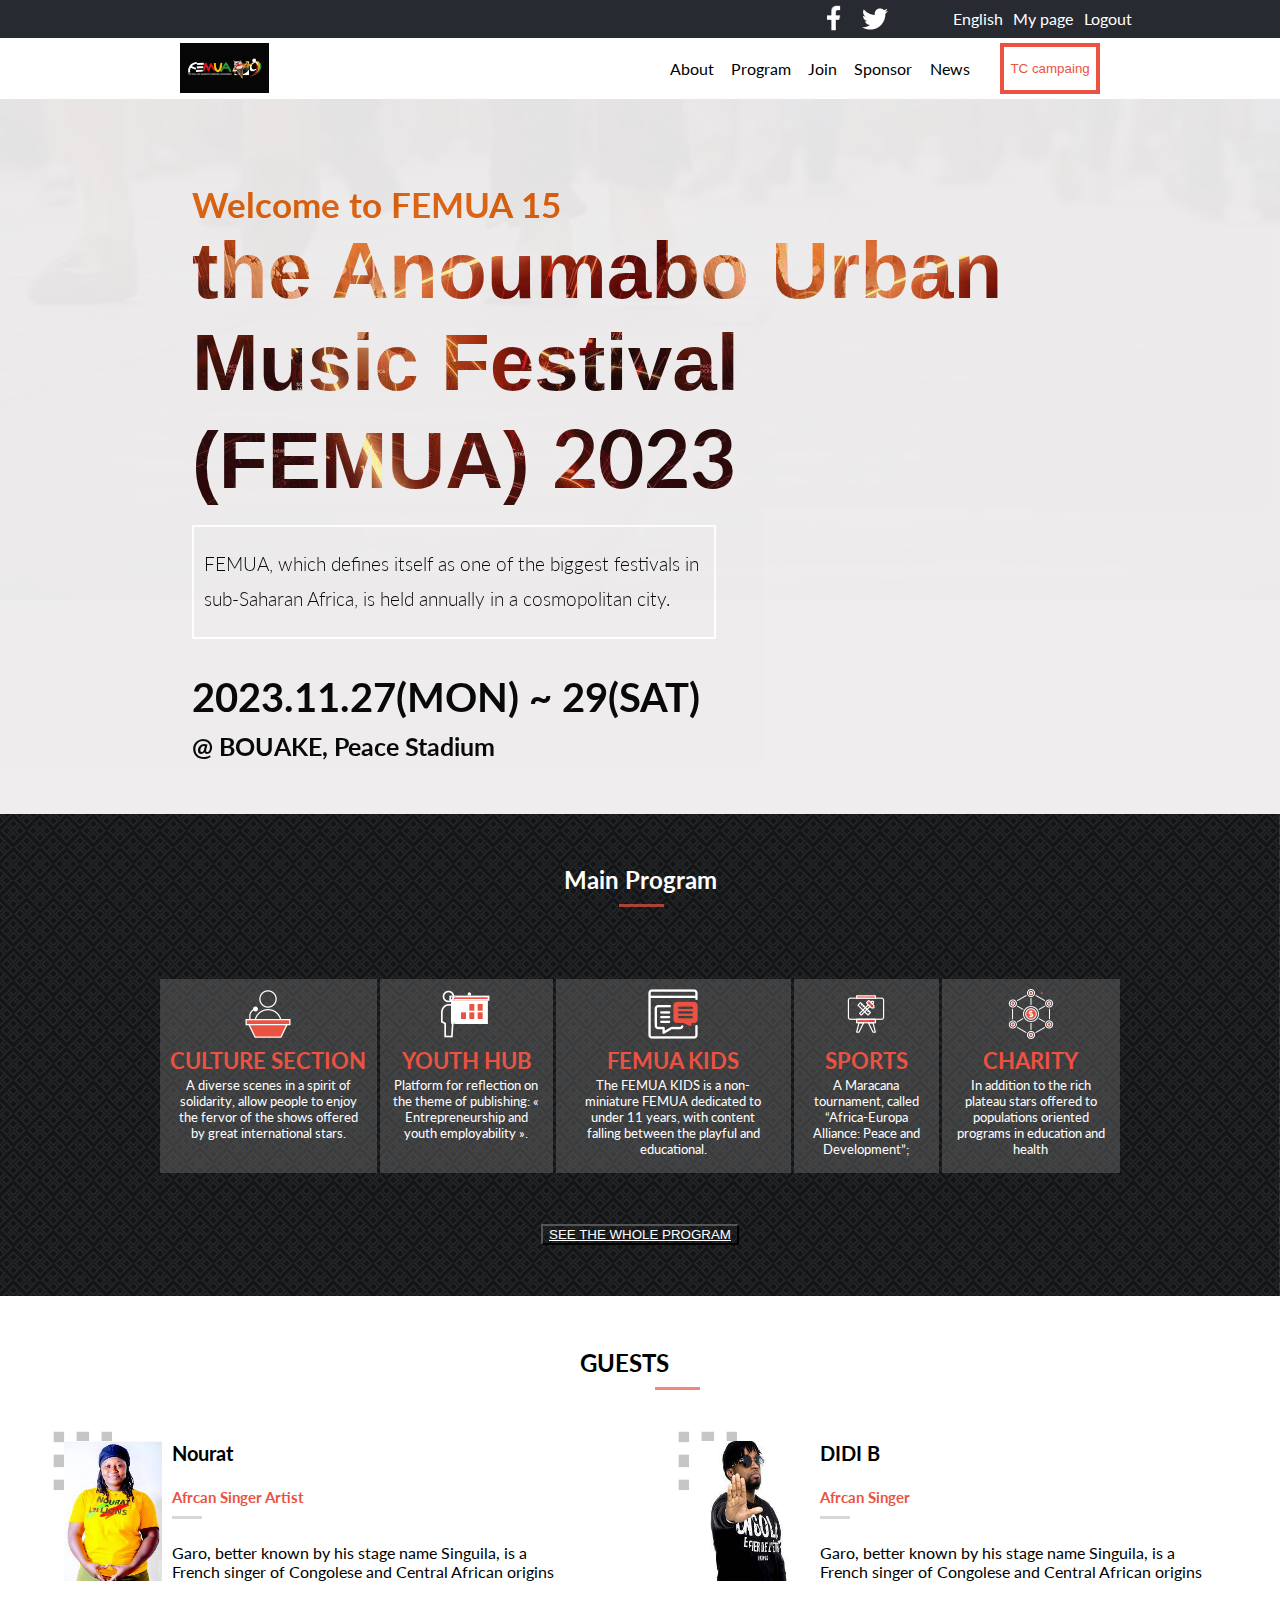
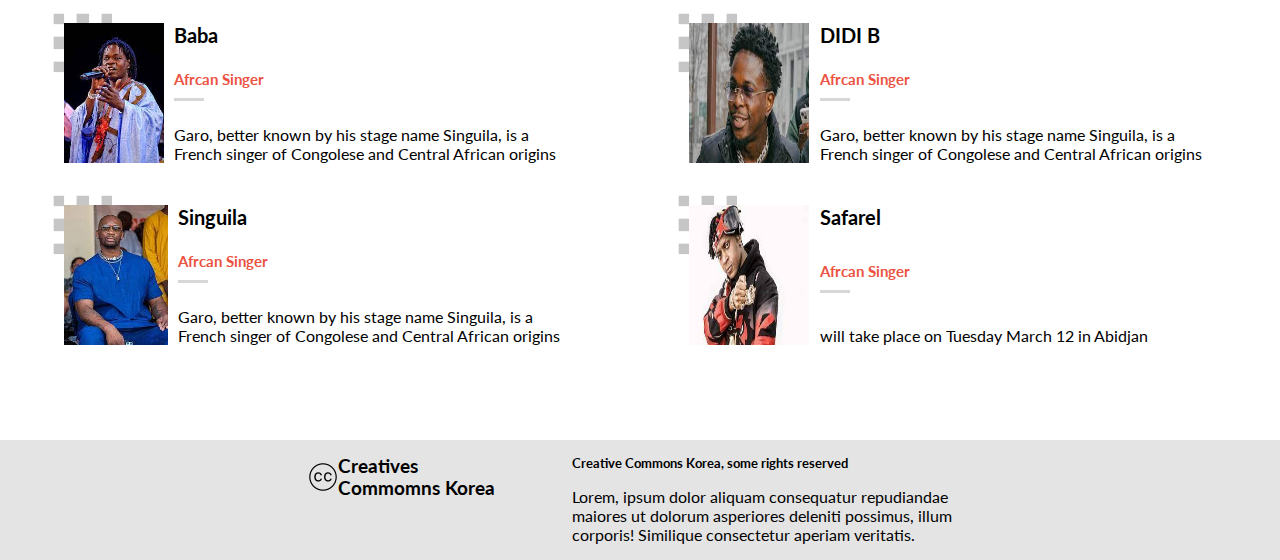
==== commit 8165943f: "Add About page" ====
--- a/index.html
+++ b/index.html
@@ -5,6 +5,7 @@
     <meta http-equiv="X-UA-Compatible" content="IE=edge">
     <meta name="viewport" content="width=device-width, initial-scale=1.0">
     <link rel="stylesheet" href="style.css">
+    <link rel="stylesheet" href="about.css">
     <link rel="stylesheet" type="text/css" href="//fonts.googleapis.com/css?family=Lato" />
     <title>FEMUA</title>
 </head>
@@ -46,7 +47,7 @@
             <div class="button-container-mobile">
             <img class="close-button" src="static/close.png">
           <ul class="menu-items-mobile">
-            <li class="menu-item"><a href="About.html">About</a></li>
+            <li class="menu-item"><a href="about.html">About</a></li>
               <li class="menu-item"><a href="#">Program</a></li>
               <li class="menu-item"><a href="#">Join</a></li>
               <li class="menu-item"><a href="#">Sponsor</a></li>
--- a/about.css
+++ b/about.css
@@ -0,0 +1,285 @@
+.about-container {
+    display: flex;
+    flex-direction: column;
+    padding-top: 10%;
+    text-align: center;
+    align-items: center;
+    background-color: #f1efef;
+  }
+  
+  .about-greeting {
+    display: none;
+    margin-top: 60px;
+  }
+  
+  .about-title {
+    font-family: 'myFont', sans-serif;
+    color: #ec5242;
+    font-size: 60px;
+    max-width: 50vw;
+  }
+  
+  .about-year {
+    font-family: 'lato', sans-serif;
+  }
+  
+  .about-text {
+    max-width: 50vw;
+    background-color: #fff;
+    line-height: 30px;
+    padding: 20px;
+    margin-bottom: 2%;
+  }
+  
+  .link {
+    color: #000;
+    margin-bottom: 4%;
+  }
+  
+  .logo-description-container {
+    display: flex;
+    flex-direction: column;
+    align-items: center;
+    text-align: center;
+    padding-top: 4%;
+    border-style: solid;
+    border-color: #eeecec;
+    padding-bottom: 5%;
+  }
+  
+  .description-title {
+    max-width: 50vw;
+    font-size: 30px;
+  }
+  
+  .description-title::after {
+    content: "";
+    display: block;
+    width: 35px;
+    margin-left: 290px;
+    padding-top: 20px;
+    opacity: 0.9;
+    border-bottom: 3px solid #ec5242;
+  }
+  
+  .description-text {
+    max-width: 50vw;
+    margin-bottom: 2%;
+  }
+  
+  .description-logo {
+    max-width: 30vw;
+    border-style: solid;
+    border-color: #d3d3d3;
+    padding: 20px;
+  }
+  
+  .photos-section {
+    display: flex;
+    flex-direction: column;
+    align-items: center;
+    text-align: center;
+    padding-top: 3%;
+    padding-bottom: 3%;
+  }
+  
+  .photos-section-title {
+    max-width: 60vw;
+  }
+  
+  .photos-section-title::after {
+    content: "";
+    display: block;
+    width: 35px;
+    margin-left: 200px;
+    padding-top: 20px;
+    opacity: 0.9;
+    border-bottom: 3px solid #ec5242;
+  }
+  
+  .photos-section-text {
+    max-width: 60vw;
+    margin-bottom: 2%;
+  }
+  
+  .photos {
+    max-width: 90vw;
+    display: flex;
+    gap: 5px;
+  }
+  
+  .photo {
+    width: 300px;
+    height: 200px;
+  }
+  
+  .photos-background {
+    position: absolute;
+    display: flex;
+    gap: 5px;
+    opacity: 0.6;
+  }
+  
+  .photos-text {
+    position: absolute;
+    display: flex;
+    gap: 5px;
+    height: 200px;
+  }
+  
+  .photo-text {
+    max-width: 300px;
+    align-self: center;
+    color: #fff;
+    font-size: 20px;
+  }
+  
+  .photo-background1 {
+    background-color: #ec5242;
+    width: 300px;
+    height: 200px;
+  }
+  
+  .photo-background2 {
+    background-color: #ec5242;
+    width: 300px;
+    height: 200px;
+  }
+  
+  .credits-about {
+    display: flex;
+    justify-content: center;
+    gap: 5%;
+    width: 100vw;
+    padding: 30px 0;
+    background-color: #272a31;
+    color: #fff;
+  }
+  
+  .footer-logo-color {
+    display: none;
+  }
+  
+  .prtn-section-container {
+    display: none;
+  }
+  
+  .home-button {
+    display: none;
+  }
+  
+  @media (max-width: 768px) {
+    .about-greeting {
+      display: block;
+      color: #ec5242;
+    }
+  
+    .about-title {
+      margin-top: 0;
+      font-size: 30px;
+      max-width: 90vw;
+    }
+  
+    .about-text {
+      max-width: 80vw;
+      font-size: 13px;
+      line-height: 24px;
+    }
+  
+    .link-text {
+      font-size: 13px;
+      max-width: 80vw;
+    }
+  
+    .description-title {
+      max-width: 80vw;
+      font-size: 20px;
+    }
+  
+    .description-text {
+      max-width: 80vw;
+    }
+  
+    .extra-text {
+      display: none;
+    }
+  
+    .description-logo {
+      margin-top: 4%;
+      max-width: 70vw;
+      margin-bottom: 2%;
+    }
+  
+    .description-title::after {
+      content: "";
+      display: block;
+      width: 35px;
+      margin-left: 165px;
+      padding-top: 20px;
+      opacity: 0.9;
+      border-bottom: 3px solid #ec5242;
+    }
+  
+    .photos-section {
+      padding-bottom: 10%;
+    }
+  
+    .photos-section-title {
+      max-width: 90vw;
+    }
+  
+    .photos-section-text {
+      max-width: 90vw;
+    }
+  
+    .photos {
+      flex-direction: column;
+      gap: 15px;
+    }
+  
+    .photos-text {
+      position: absolute;
+      display: flex;
+      flex-direction: column;
+      gap: 110px;
+      height: unset;
+      margin-top: 70px;
+    }
+  
+    .photo-text {
+      max-width: 300px;
+      height: 100px;
+      align-self: center;
+      color: #fff;
+      font-size: 20px;
+    }
+  
+    .photos-background {
+      flex-direction: column;
+      gap: 15px;
+    }
+  
+    .credits-about {
+      color: #000;
+      background-color: #fff;
+    }
+  
+    .footer-logo-color {
+      display: block;
+      align-self: flex-start;
+      padding-top: 5px;
+    }
+  
+    .footer-logo {
+      display: none;
+    }
+  
+    .prtn-section-container {
+      display: flex;
+    }
+  
+    .home-button {
+      display: block;
+    }
+  }
+  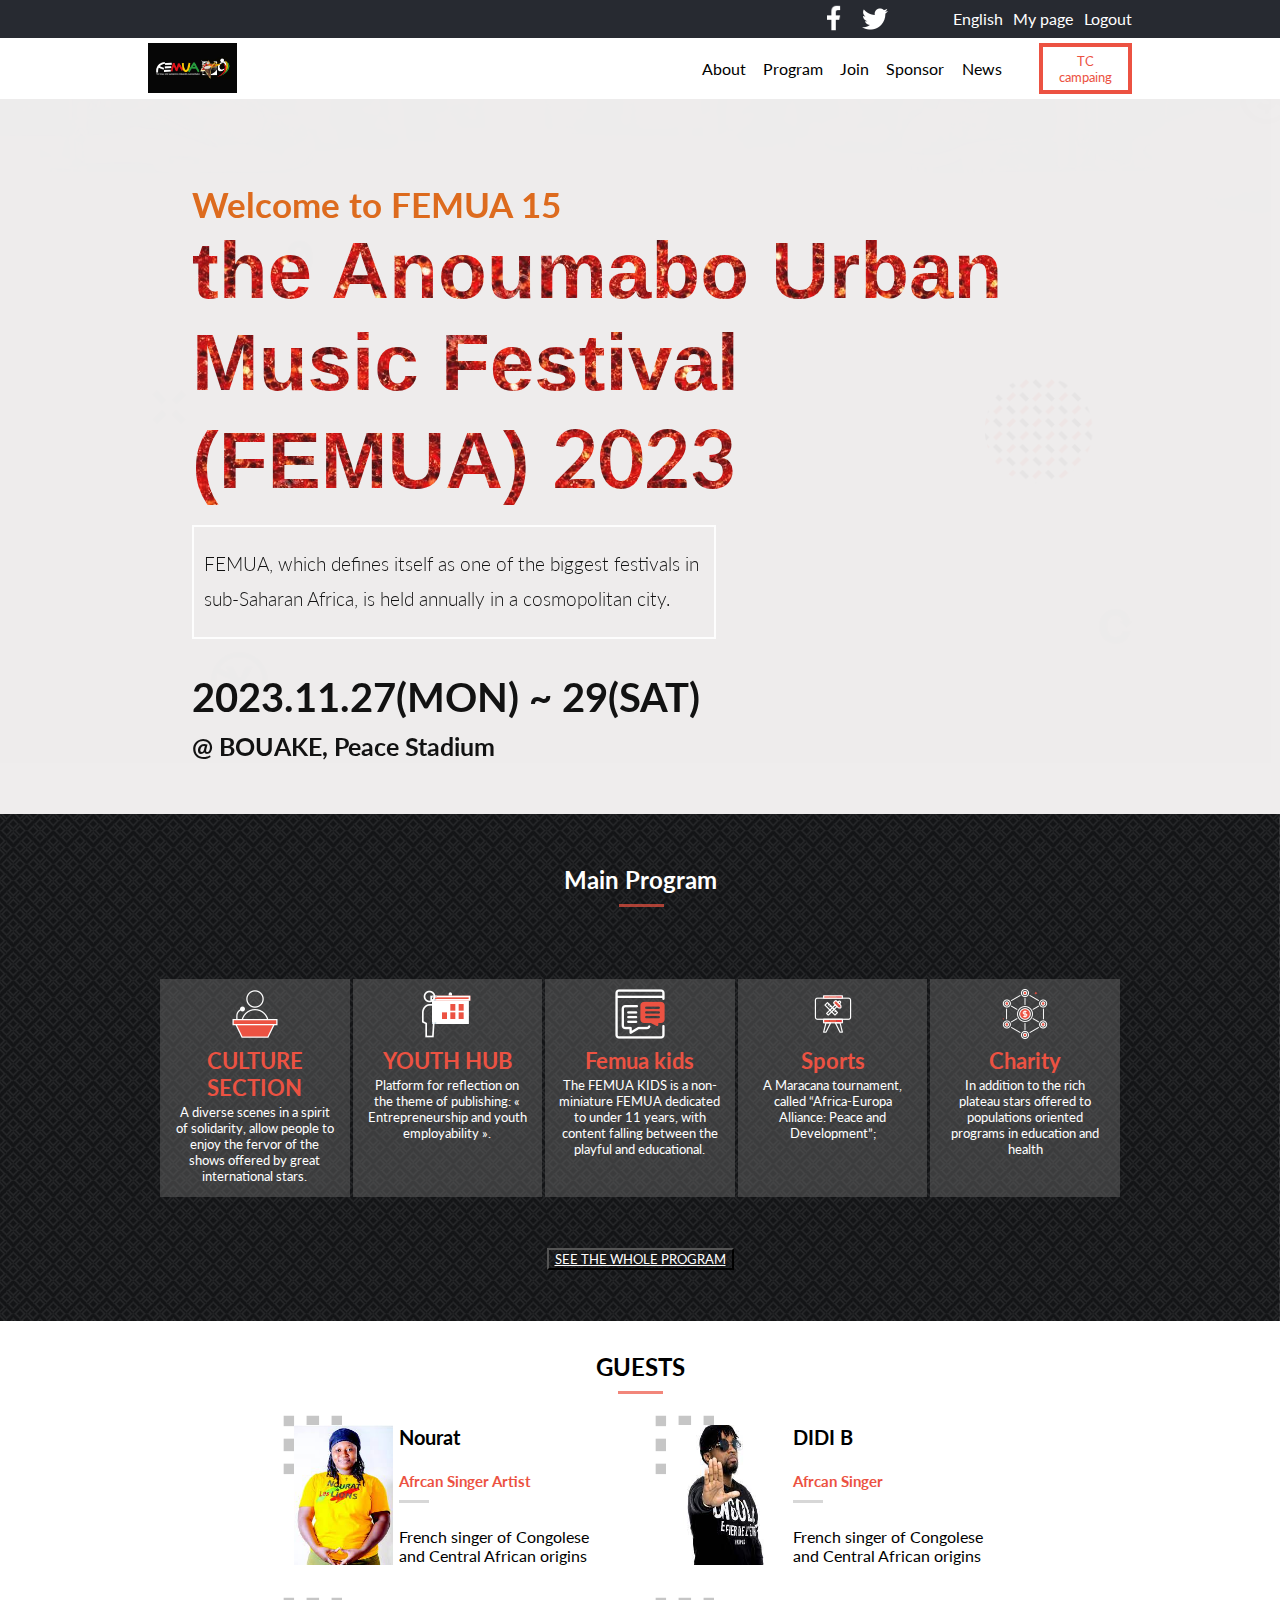
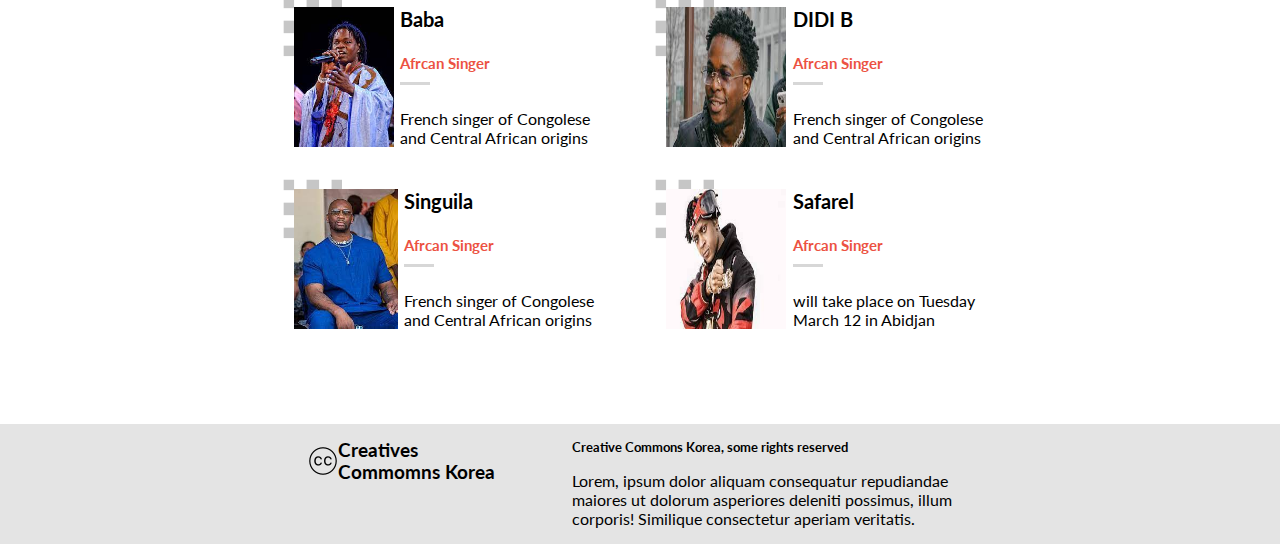
==== commit 0657f76b: "Correct Linter error" ====
--- a/index.html
+++ b/index.html
@@ -28,7 +28,7 @@
         <div class="nav-menu-desktop">
             <div class="button-container-desktop">
             <ul class="menu-items-desktop">
-                <li class="menu-item"><a href="About.html">About</a></li>
+                <li class="menu-item"><a href="about.html">About</a></li>
               <li class="menu-item"><a href="#">Program</a></li>
               <li class="menu-item"><a href="#">Join</a></li>
               <li class="menu-item"><a href="#">Sponsor</a></li>
@@ -92,20 +92,20 @@
 
     <div class="card">
         <img class="card-img" src="static/Icons/forum.png">
-        <h4 class="card-title">FEMUA KIDS</h4>
+        <h4 class="card-title">Femua kids</h4>
         <p class="card-text">The FEMUA KIDS is a non-miniature FEMUA dedicated to under 11 years, with content falling between the playful and educational.</p>
     </div>
 
     <div class="card">
         <img class="card-img" src="static/Icons/workshop.png">
-        <h4 class="card-title">SPORTS</h4>
+        <h4 class="card-title">Sports</h4>
         <p class="card-text">A Maracana tournament, called “Africa-Europa Alliance: Peace and Development”;
          </p>
     </div>
 
     <div class="card">
         <img class="card-img" src="static/Icons/network.png">
-        <h4 class="card-title">CHARITY</h4>
+        <h4 class="card-title">Charity</h4>
         <p class="card-text">In addition to the rich plateau stars offered to populations oriented programs in education and health </p>
     </div>
 </div>
--- a/style.css
+++ b/style.css
@@ -1,26 +1,29 @@
-@font-face {
-  font-family: myFont;
-  src: url('CocogoosePro-trial.ttf');
+
+* {
+  font-family: "Lato", Times, sans-serif;
+  text-decoration: none;
+  list-style-type: none;
 }
 
 body {
   margin: 0;
-  font-family: 'Lato', sans-serif;
+  font-family: 'Lato', Times, sans-serif;
 }
 
 .background {
   position: absolute;
   top: 0;
   z-index: -2;
-  background-image: url('static/background-cut.png');
+  background-image: url('static/desktop_bg.png');
   background-repeat: no-repeat;
   background-size: cover;
-  width: 100vw;
+  width: 100%;
   height: 600px;
+  padding: 110px;
 }
 
 .background-gradient {
-  background-color: #eeecec;
+  background-color: #fff;
   display: none;
   opacity: 0.96;
   position: absolute;
@@ -106,6 +109,7 @@
   display: flex;
   justify-content: space-between;   /* ---- */
   min-width: 470px;
+  margin-left: 10%;
 }
 
 .nav-menu-mobile {
@@ -125,6 +129,7 @@
   border-color: #ec5242;
   border-width: 4px;
   color: #ec5242;
+  margin-left: 8%;
 }
 
 /* ---------------iNTRO-SECTION------------ */
@@ -143,12 +148,13 @@
   max-width: 70%;
   margin-right: 0;
   margin-left: 0;
+  opacity: 0.96;
 }
 
 .intro-title {
   -webkit-background-clip: text;
   -webkit-text-fill-color: transparent;
-  background-image: url('static/font-background.jpg');
+  background-image: url('static/bg-orange.jpg');
   font-size: 80px;
   margin-top: 0;
   margin-bottom: 0;
@@ -225,6 +231,12 @@
   align-items: center;
   text-align: center;
   background-color: rgba(100, 100, 100, 0.5);
+  width: 94%;
+}
+
+.card:hover {
+  cursor: pointer;
+  border: 2px solid rgb(234, 226, 226);
 }
 
 .card-img {
@@ -262,6 +274,8 @@
   display: flex;
   flex-direction: column;
   padding-bottom: 14%;
+  margin-left: 20%;
+  margin-right: 20%;
 }
 
 .spk-container-title {
@@ -274,10 +288,10 @@
   content: "";
   display: block;
   width: 45px;
-  margin-left: 75px;
   padding-top: 10px;
   opacity: 0.7;
   border-bottom: 3px solid #ec5242;
+  margin-left: 25%;
 }
 
 .spk-card-container {
@@ -404,11 +418,6 @@
   text-decoration: none;
   color: #000;
 }
-
-
-
-
-
 
 /* ---------------MOBILE SECTION------------ */
 @media (max-width: 768px) {
--- a/about.css
+++ b/about.css
@@ -1,285 +1,284 @@
 .about-container {
-    display: flex;
-    flex-direction: column;
-    padding-top: 10%;
-    text-align: center;
-    align-items: center;
-    background-color: #f1efef;
-  }
-  
+  display: flex;
+  flex-direction: column;
+  padding-top: 10%;
+  text-align: center;
+  align-items: center;
+  background-color: #f1efef;
+}
+
+.about-greeting {
+  display: none;
+  margin-top: 60px;
+}
+
+.about-title {
+  font-family: 'myFont', sans-serif;
+  color: #ec5242;
+  font-size: 60px;
+  max-width: 50vw;
+}
+
+.about-year {
+  font-family: 'lato', sans-serif;
+}
+
+.about-text {
+  max-width: 50vw;
+  background-color: #fff;
+  line-height: 30px;
+  padding: 20px;
+  margin-bottom: 2%;
+}
+
+.link {
+  color: #000;
+  margin-bottom: 4%;
+}
+
+.logo-description-container {
+  display: flex;
+  flex-direction: column;
+  align-items: center;
+  text-align: center;
+  padding-top: 4%;
+  border-style: solid;
+  border-color: #eeecec;
+  padding-bottom: 5%;
+}
+
+.description-title {
+  max-width: 50vw;
+  font-size: 30px;
+}
+
+.description-title::after {
+  content: "";
+  display: block;
+  width: 35px;
+  margin-left: 290px;
+  padding-top: 20px;
+  opacity: 0.9;
+  border-bottom: 3px solid #ec5242;
+}
+
+.description-text {
+  max-width: 50vw;
+  margin-bottom: 2%;
+}
+
+.description-logo {
+  max-width: 30vw;
+  border-style: solid;
+  border-color: #d3d3d3;
+  padding: 20px;
+}
+
+.photos-section {
+  display: flex;
+  flex-direction: column;
+  align-items: center;
+  text-align: center;
+  padding-top: 3%;
+  padding-bottom: 3%;
+}
+
+.photos-section-title {
+  max-width: 60vw;
+}
+
+.photos-section-title::after {
+  content: "";
+  display: block;
+  width: 35px;
+  margin-left: 200px;
+  padding-top: 20px;
+  opacity: 0.9;
+  border-bottom: 3px solid #ec5242;
+}
+
+.photos-section-text {
+  max-width: 60vw;
+  margin-bottom: 2%;
+}
+
+.photos {
+  max-width: 90vw;
+  display: flex;
+  gap: 5px;
+}
+
+.photo {
+  width: 300px;
+  height: 200px;
+}
+
+.photos-background {
+  position: absolute;
+  display: flex;
+  gap: 5px;
+  opacity: 0.6;
+}
+
+.photos-text {
+  position: absolute;
+  display: flex;
+  gap: 5px;
+  height: 200px;
+}
+
+.photo-text {
+  max-width: 300px;
+  align-self: center;
+  color: #fff;
+  font-size: 20px;
+}
+
+.photo-background1 {
+  background-color: #ec5242;
+  width: 300px;
+  height: 200px;
+}
+
+.photo-background2 {
+  background-color: #ec5242;
+  width: 300px;
+  height: 200px;
+}
+
+.credits-about {
+  display: flex;
+  justify-content: center;
+  gap: 5%;
+  width: 100vw;
+  padding: 30px 0;
+  background-color: #272a31;
+  color: #fff;
+}
+
+.footer-logo-color {
+  display: none;
+}
+
+.prtn-section-container {
+  display: none;
+}
+
+.home-button {
+  display: none;
+}
+
+@media (max-width: 768px) {
   .about-greeting {
+    display: block;
+    color: #ec5242;
+  }
+
+  .about-title {
+    margin-top: 0;
+    font-size: 30px;
+    max-width: 90vw;
+  }
+
+  .about-text {
+    max-width: 80vw;
+    font-size: 13px;
+    line-height: 24px;
+  }
+
+  .link-text {
+    font-size: 13px;
+    max-width: 80vw;
+  }
+
+  .description-title {
+    max-width: 80vw;
+    font-size: 20px;
+  }
+
+  .description-text {
+    max-width: 80vw;
+  }
+
+  .extra-text {
     display: none;
-    margin-top: 60px;
-  }
-  
-  .about-title {
-    font-family: 'myFont', sans-serif;
-    color: #ec5242;
-    font-size: 60px;
-    max-width: 50vw;
-  }
-  
-  .about-year {
-    font-family: 'lato', sans-serif;
-  }
-  
-  .about-text {
-    max-width: 50vw;
-    background-color: #fff;
-    line-height: 30px;
-    padding: 20px;
+  }
+
+  .description-logo {
+    margin-top: 4%;
+    max-width: 70vw;
     margin-bottom: 2%;
   }
-  
-  .link {
-    color: #000;
-    margin-bottom: 4%;
-  }
-  
-  .logo-description-container {
-    display: flex;
-    flex-direction: column;
-    align-items: center;
-    text-align: center;
-    padding-top: 4%;
-    border-style: solid;
-    border-color: #eeecec;
-    padding-bottom: 5%;
-  }
-  
-  .description-title {
-    max-width: 50vw;
-    font-size: 30px;
-  }
-  
+
   .description-title::after {
     content: "";
     display: block;
     width: 35px;
-    margin-left: 290px;
+    margin-left: 165px;
     padding-top: 20px;
     opacity: 0.9;
     border-bottom: 3px solid #ec5242;
   }
-  
-  .description-text {
-    max-width: 50vw;
-    margin-bottom: 2%;
-  }
-  
-  .description-logo {
-    max-width: 30vw;
-    border-style: solid;
-    border-color: #d3d3d3;
-    padding: 20px;
-  }
-  
+
   .photos-section {
-    display: flex;
+    padding-bottom: 10%;
+  }
+
+  .photos-section-title {
+    max-width: 90vw;
+  }
+
+  .photos-section-text {
+    max-width: 90vw;
+  }
+
+  .photos {
     flex-direction: column;
-    align-items: center;
-    text-align: center;
-    padding-top: 3%;
-    padding-bottom: 3%;
-  }
-  
-  .photos-section-title {
-    max-width: 60vw;
-  }
-  
-  .photos-section-title::after {
-    content: "";
-    display: block;
-    width: 35px;
-    margin-left: 200px;
-    padding-top: 20px;
-    opacity: 0.9;
-    border-bottom: 3px solid #ec5242;
-  }
-  
-  .photos-section-text {
-    max-width: 60vw;
-    margin-bottom: 2%;
-  }
-  
-  .photos {
-    max-width: 90vw;
-    display: flex;
-    gap: 5px;
-  }
-  
-  .photo {
-    width: 300px;
-    height: 200px;
-  }
-  
-  .photos-background {
-    position: absolute;
-    display: flex;
-    gap: 5px;
-    opacity: 0.6;
-  }
-  
+    gap: 15px;
+  }
+
   .photos-text {
     position: absolute;
     display: flex;
-    gap: 5px;
-    height: 200px;
-  }
-  
+    flex-direction: column;
+    gap: 110px;
+    height: unset;
+    margin-top: 70px;
+  }
+
   .photo-text {
     max-width: 300px;
+    height: 100px;
     align-self: center;
     color: #fff;
     font-size: 20px;
   }
-  
-  .photo-background1 {
-    background-color: #ec5242;
-    width: 300px;
-    height: 200px;
-  }
-  
-  .photo-background2 {
-    background-color: #ec5242;
-    width: 300px;
-    height: 200px;
-  }
-  
+
+  .photos-background {
+    flex-direction: column;
+    gap: 15px;
+  }
+
   .credits-about {
+    color: #000;
+    background-color: #fff;
+  }
+
+  .footer-logo-color {
+    display: block;
+    align-self: flex-start;
+    padding-top: 5px;
+  }
+
+  .footer-logo {
+    display: none;
+  }
+
+  .prtn-section-container {
     display: flex;
-    justify-content: center;
-    gap: 5%;
-    width: 100vw;
-    padding: 30px 0;
-    background-color: #272a31;
-    color: #fff;
-  }
-  
-  .footer-logo-color {
-    display: none;
-  }
-  
-  .prtn-section-container {
-    display: none;
-  }
-  
+  }
+
   .home-button {
-    display: none;
-  }
-  
-  @media (max-width: 768px) {
-    .about-greeting {
-      display: block;
-      color: #ec5242;
-    }
-  
-    .about-title {
-      margin-top: 0;
-      font-size: 30px;
-      max-width: 90vw;
-    }
-  
-    .about-text {
-      max-width: 80vw;
-      font-size: 13px;
-      line-height: 24px;
-    }
-  
-    .link-text {
-      font-size: 13px;
-      max-width: 80vw;
-    }
-  
-    .description-title {
-      max-width: 80vw;
-      font-size: 20px;
-    }
-  
-    .description-text {
-      max-width: 80vw;
-    }
-  
-    .extra-text {
-      display: none;
-    }
-  
-    .description-logo {
-      margin-top: 4%;
-      max-width: 70vw;
-      margin-bottom: 2%;
-    }
-  
-    .description-title::after {
-      content: "";
-      display: block;
-      width: 35px;
-      margin-left: 165px;
-      padding-top: 20px;
-      opacity: 0.9;
-      border-bottom: 3px solid #ec5242;
-    }
-  
-    .photos-section {
-      padding-bottom: 10%;
-    }
-  
-    .photos-section-title {
-      max-width: 90vw;
-    }
-  
-    .photos-section-text {
-      max-width: 90vw;
-    }
-  
-    .photos {
-      flex-direction: column;
-      gap: 15px;
-    }
-  
-    .photos-text {
-      position: absolute;
-      display: flex;
-      flex-direction: column;
-      gap: 110px;
-      height: unset;
-      margin-top: 70px;
-    }
-  
-    .photo-text {
-      max-width: 300px;
-      height: 100px;
-      align-self: center;
-      color: #fff;
-      font-size: 20px;
-    }
-  
-    .photos-background {
-      flex-direction: column;
-      gap: 15px;
-    }
-  
-    .credits-about {
-      color: #000;
-      background-color: #fff;
-    }
-  
-    .footer-logo-color {
-      display: block;
-      align-self: flex-start;
-      padding-top: 5px;
-    }
-  
-    .footer-logo {
-      display: none;
-    }
-  
-    .prtn-section-container {
-      display: flex;
-    }
-  
-    .home-button {
-      display: block;
-    }
-  }
-  +    display: block;
+  }
+}
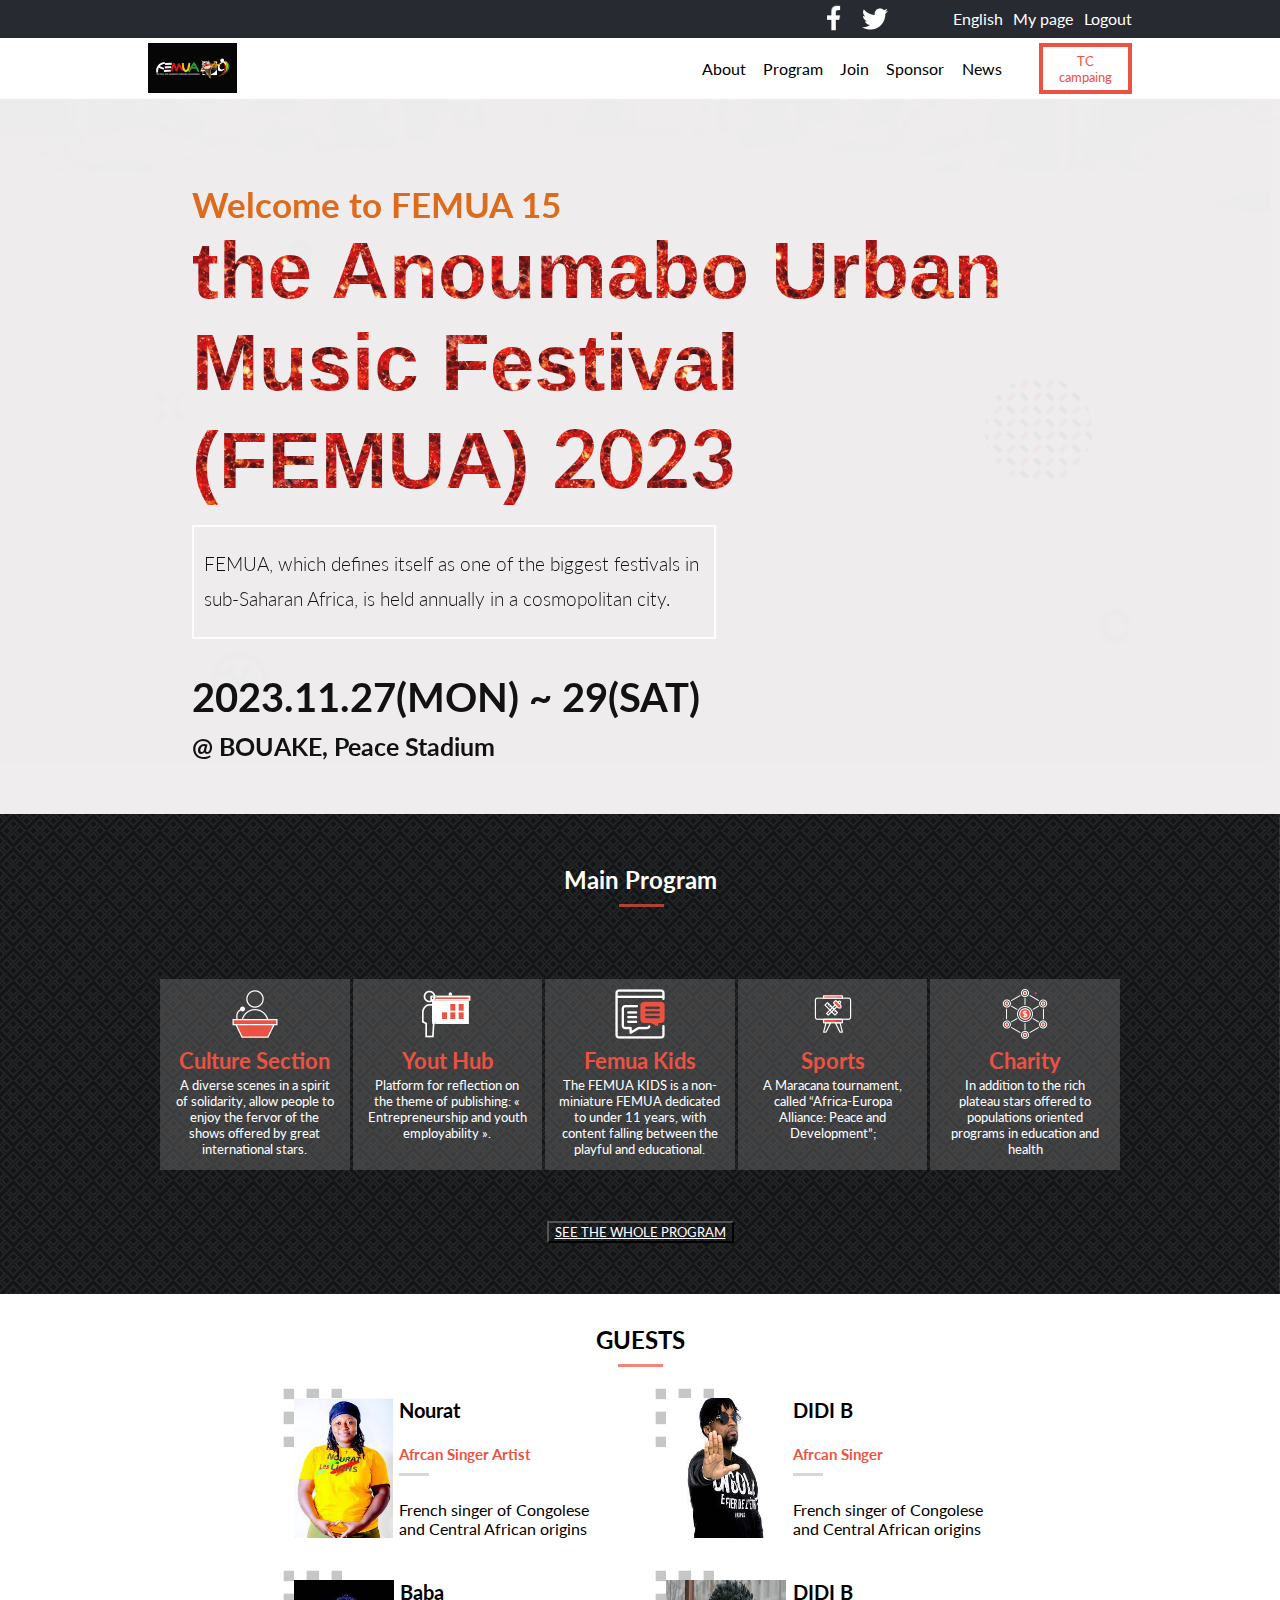
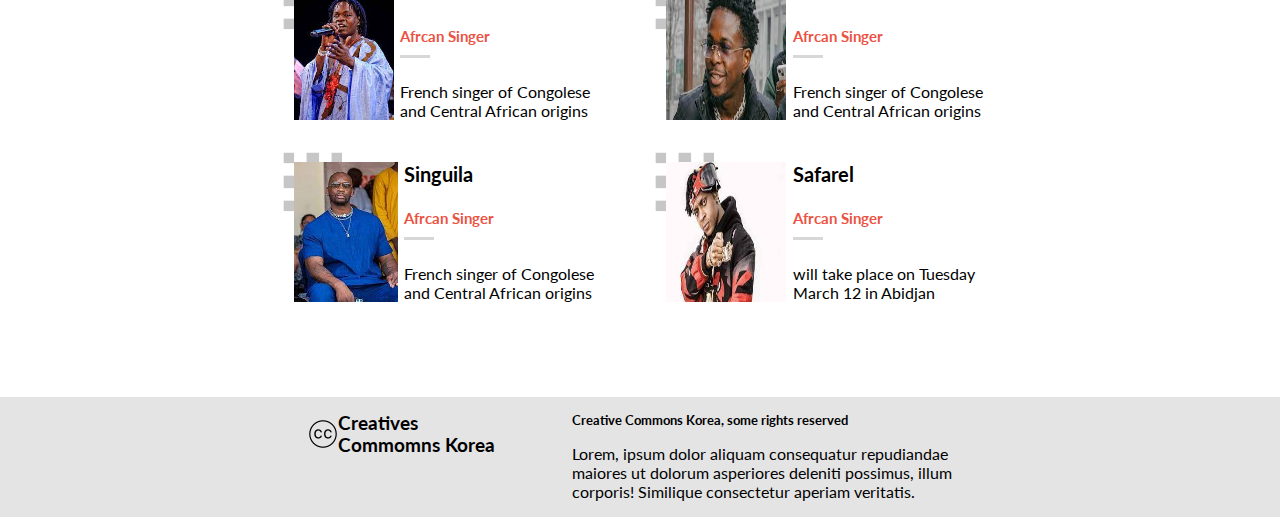
==== commit 9117c9ae: "Correct Linter error" ====
--- a/index.html
+++ b/index.html
@@ -80,19 +80,19 @@
 <div class="card-container">
     <div class="card">
         <img class="card-img" src="static/Icons/Lecture.png">
-        <h4 class="card-title">CULTURE SECTION</h4>
+        <h4 class="card-title">Culture Section</h4>
         <p class="card-text">A diverse scenes in a spirit of solidarity, allow people to enjoy the fervor of the shows offered by great international stars.</p>
     </div>
 
     <div class="card">
         <img class="card-img" src="static/Icons/exhibition.png">
-        <h4 class="card-title">YOUTH HUB</h4>
+        <h4 class="card-title">Yout Hub</h4>
         <p class="card-text">Platform for reflection on the theme of publishing: « Entrepreneurship and youth employability ».</p>
     </div>
 
     <div class="card">
         <img class="card-img" src="static/Icons/forum.png">
-        <h4 class="card-title">Femua kids</h4>
+        <h4 class="card-title">Femua Kids</h4>
         <p class="card-text">The FEMUA KIDS is a non-miniature FEMUA dedicated to under 11 years, with content falling between the playful and educational.</p>
     </div>
 
